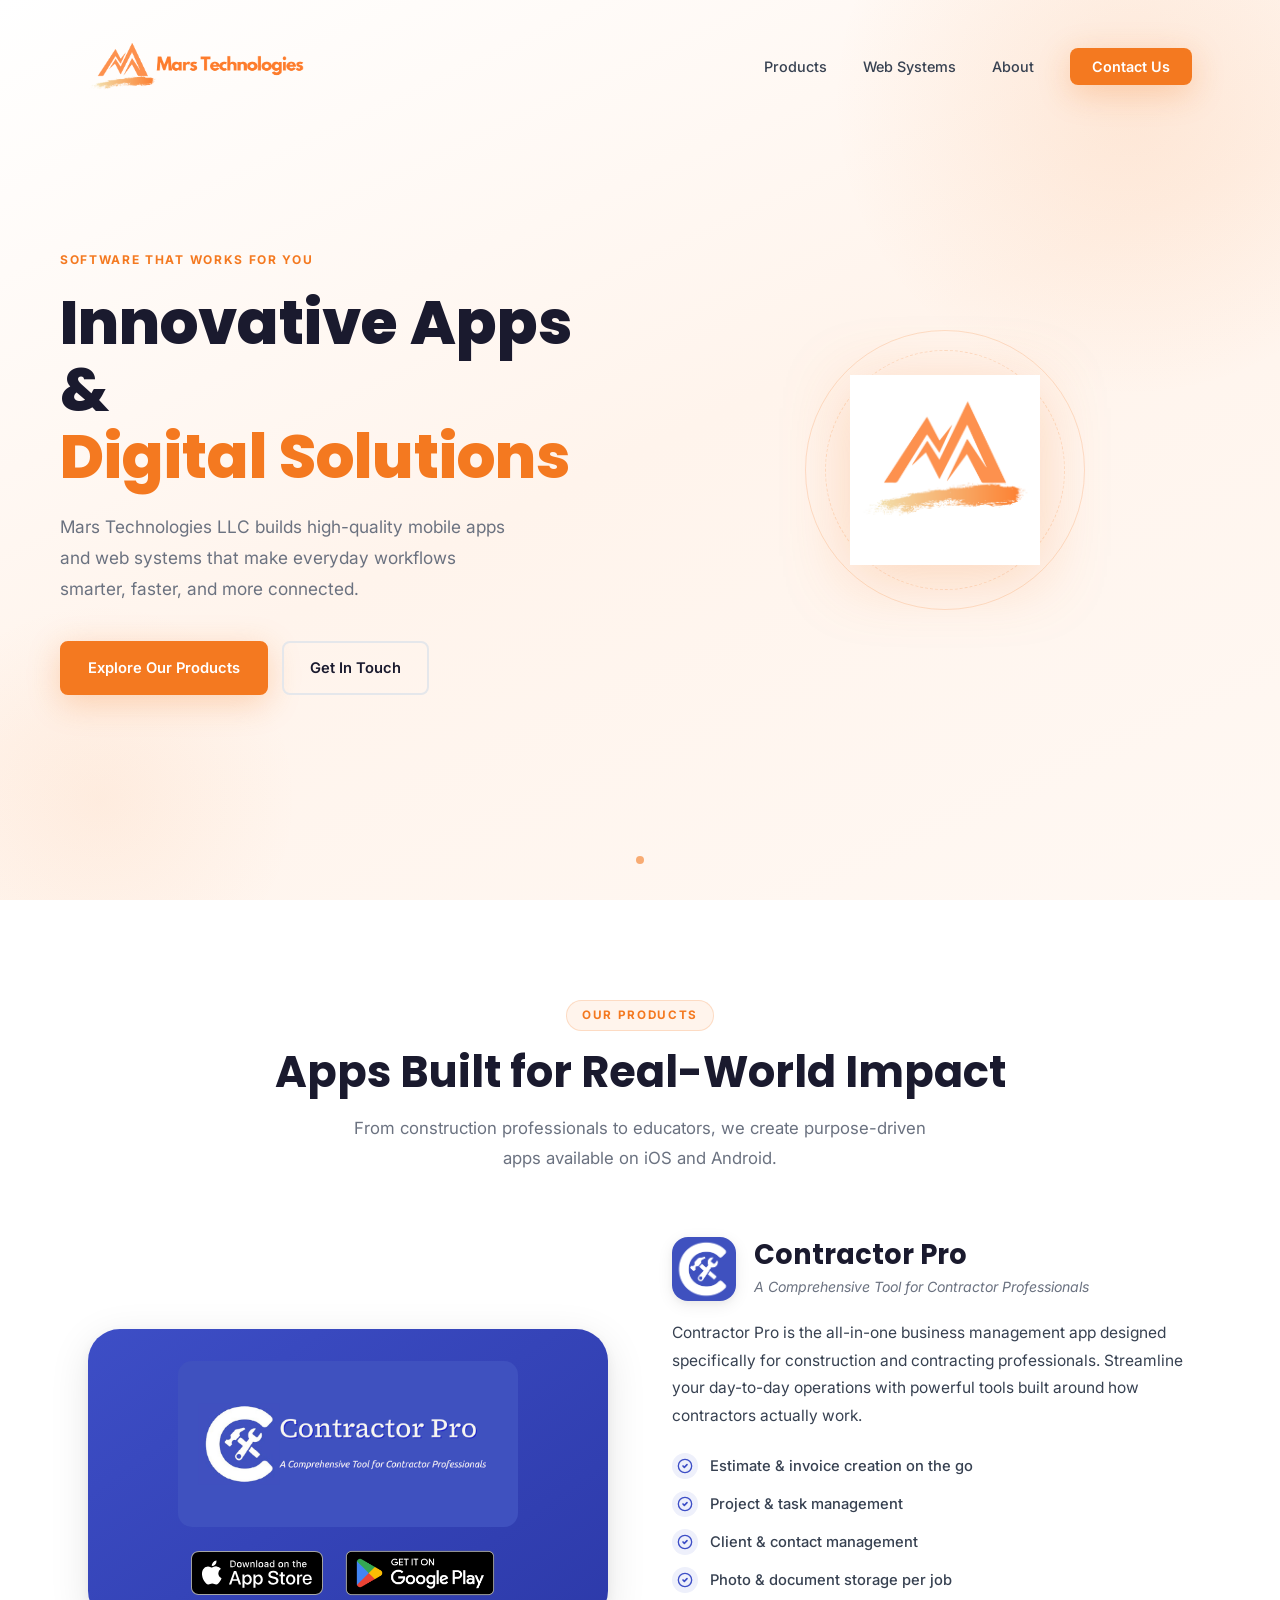
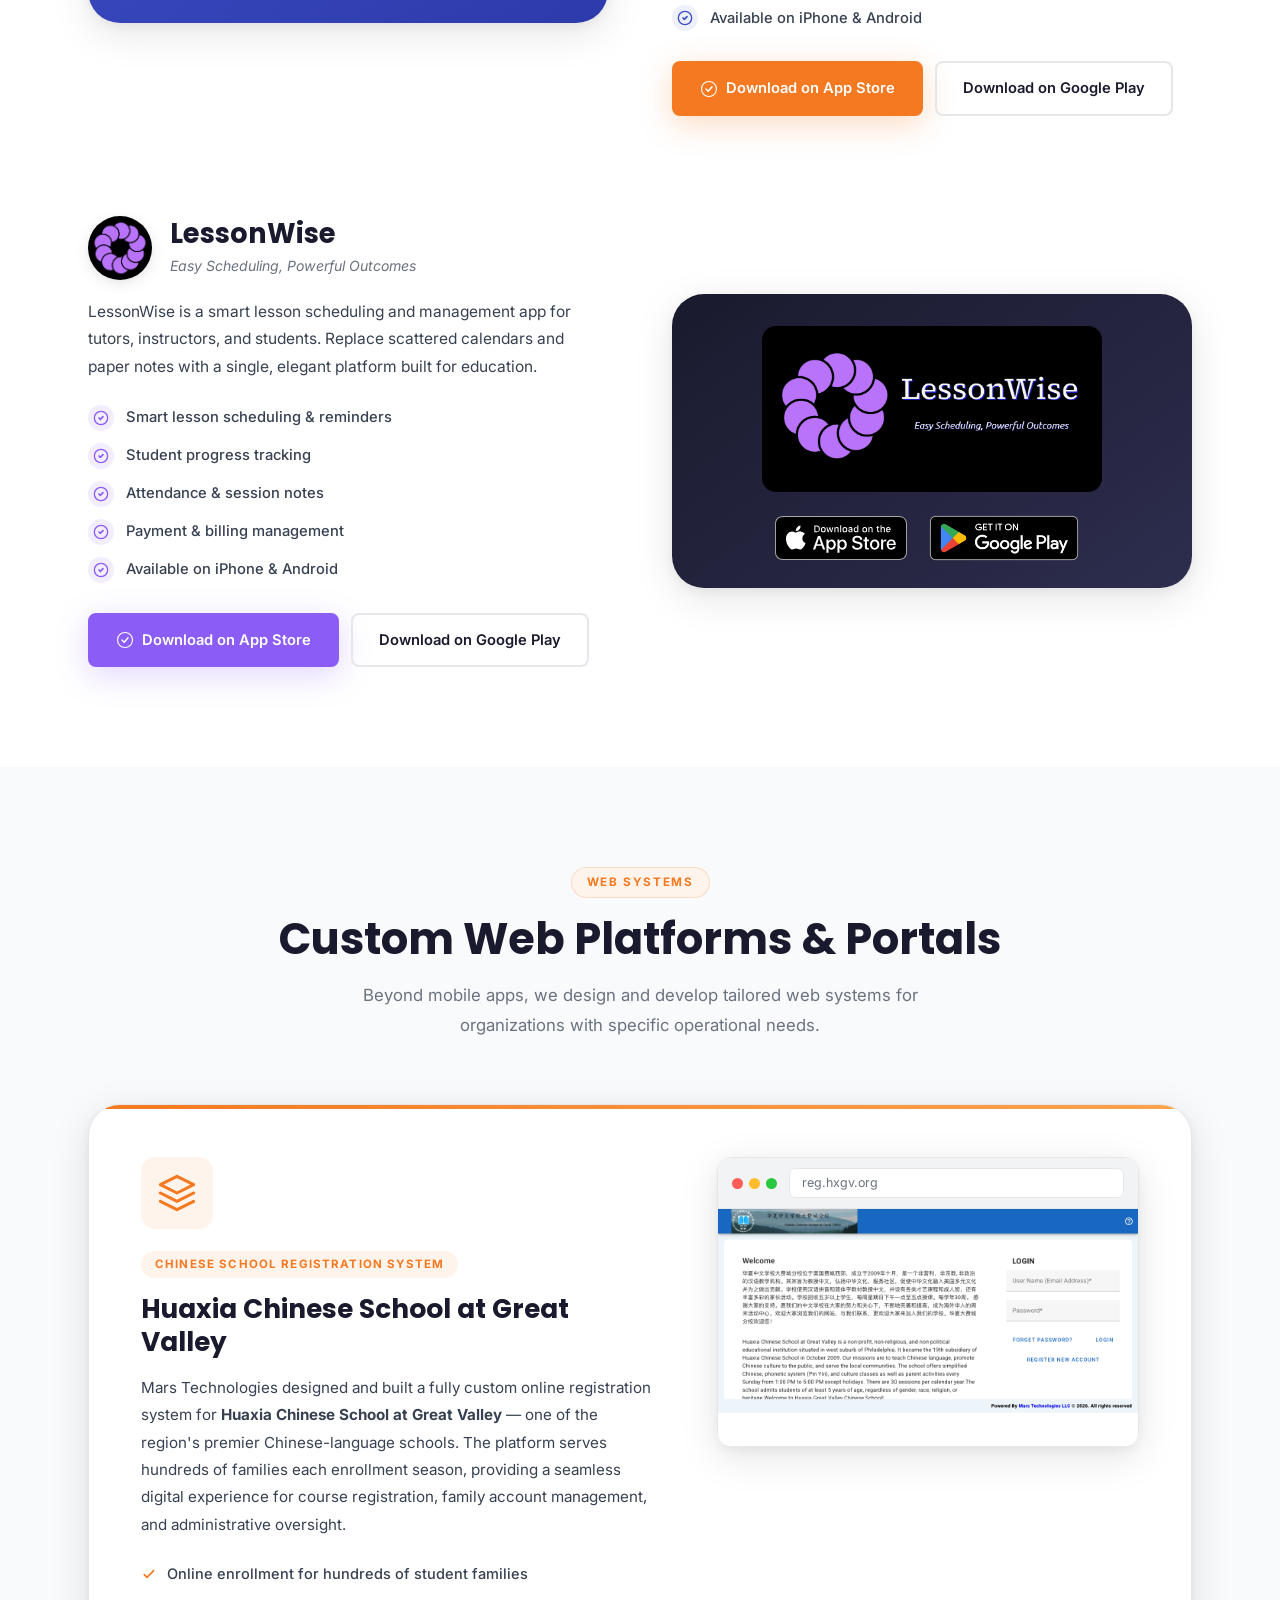
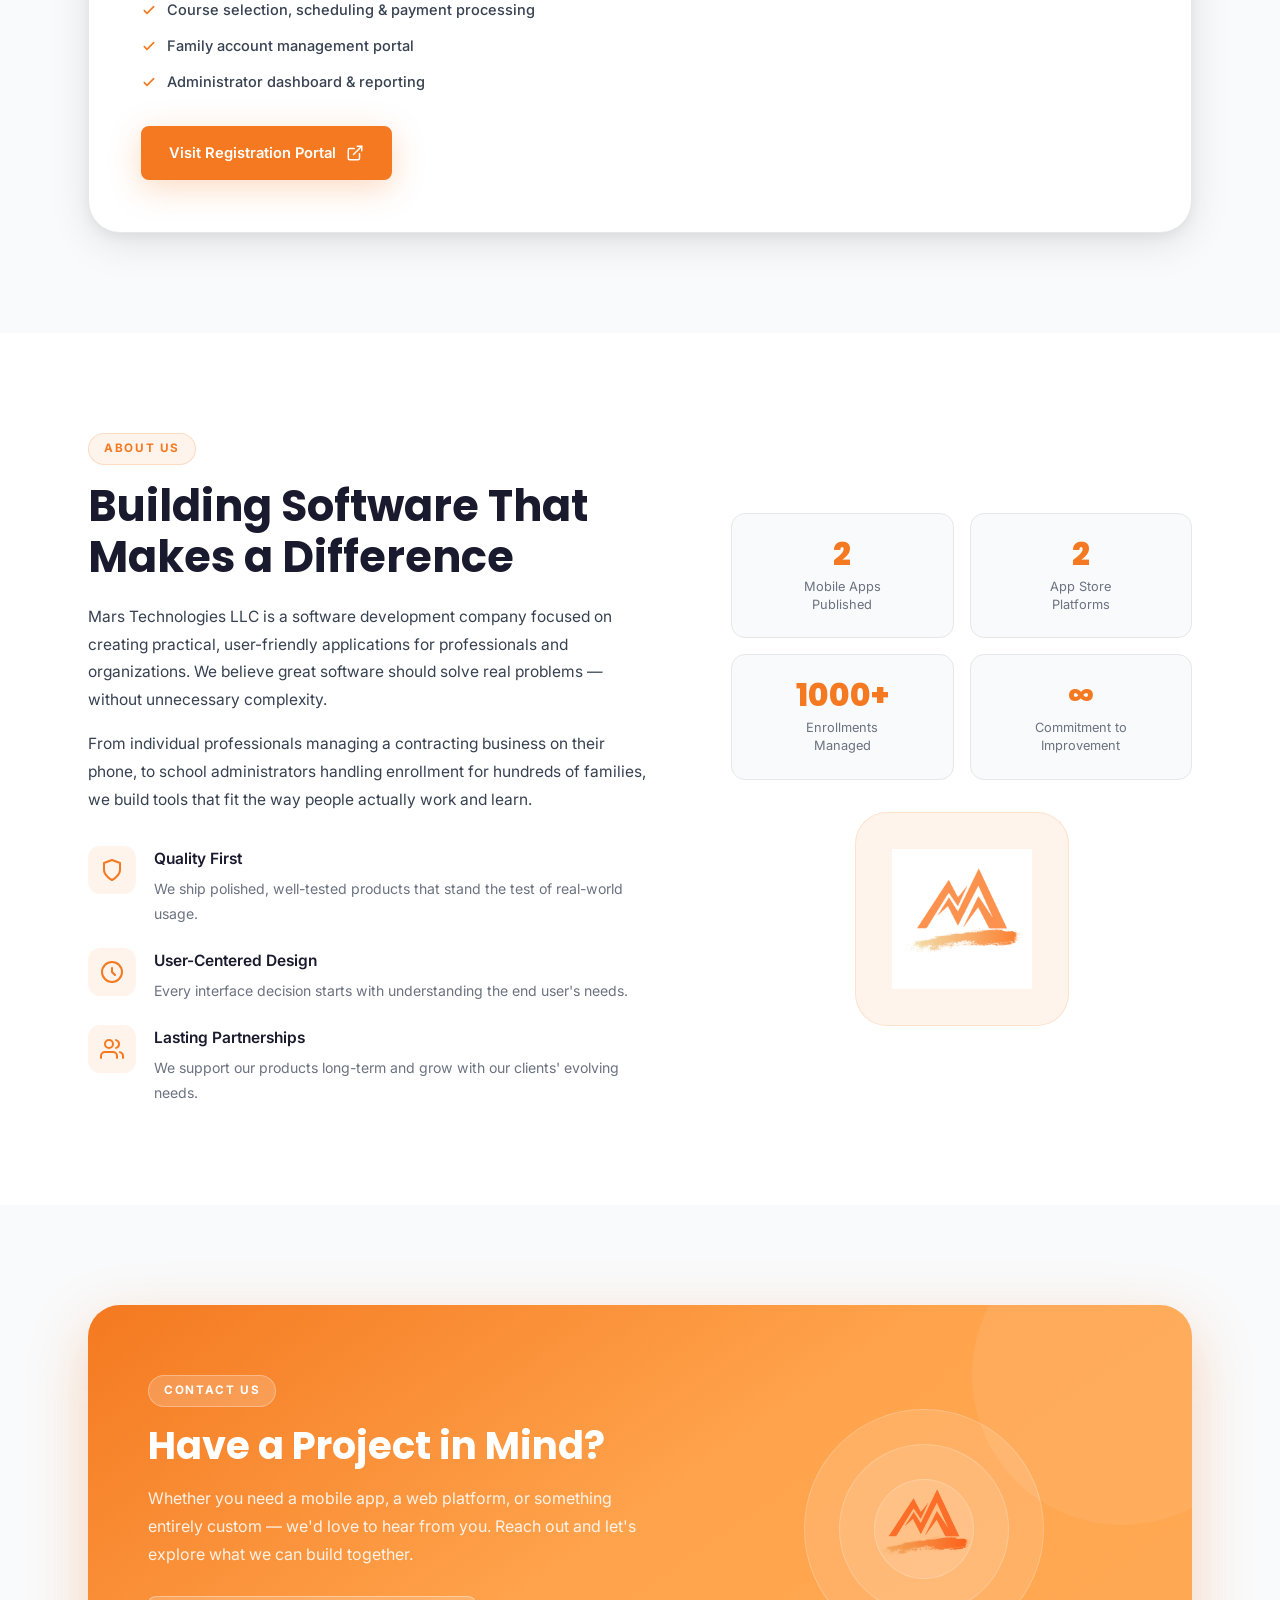
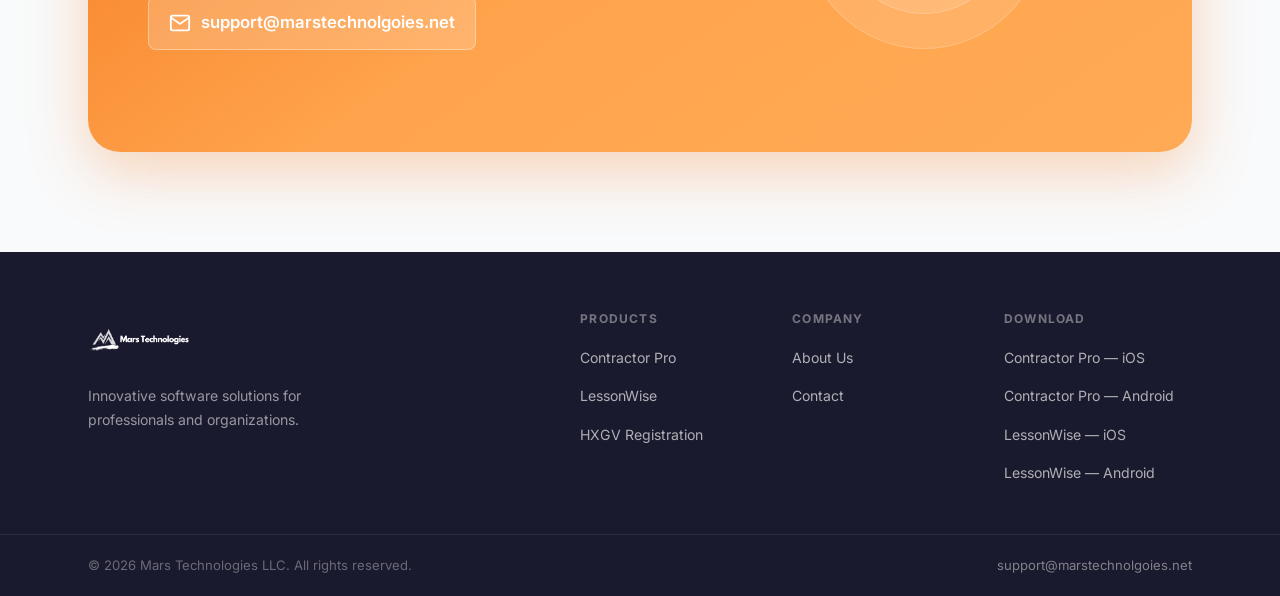
==== mars-website/index.html @ 0d5f5ba7 "Add files via upload" ====
<!DOCTYPE html>
<html lang="en">
<head>
  <meta charset="UTF-8" />
  <meta name="viewport" content="width=device-width, initial-scale=1.0" />
  <title>Mars Technologies LLC — Innovative Software Solutions</title>
  <meta name="description" content="Mars Technologies LLC builds high-quality mobile apps and web systems that make everyday workflows smarter and more efficient." />
  <meta property="og:title" content="Mars Technologies LLC" />
  <meta property="og:description" content="Innovative software solutions for professionals and educators." />
  <meta property="og:url" content="https://www.marstechnologies.net" />
  <link rel="icon" type="image/png" href="images/logo.png" />
  <link rel="preconnect" href="https://fonts.googleapis.com" />
  <link rel="preconnect" href="https://fonts.gstatic.com" crossorigin />
  <link href="https://fonts.googleapis.com/css2?family=Inter:wght@300;400;500;600;700;800&family=Poppins:wght@400;600;700;800&display=swap" rel="stylesheet" />
  <link rel="stylesheet" href="styles.css" />
</head>
<body>

  <!-- ===== NAV ===== -->
  <header class="header" id="header">
    <nav class="nav">
      <a href="#" class="nav__logo">
        <img src="images/logowithcompanyname.png" alt="Mars Technologies" class="nav__logo-img" />
      </a>
      <ul class="nav__links" id="navLinks">
        <li><a href="#products">Products</a></li>
        <li><a href="#web-systems">Web Systems</a></li>
        <li><a href="#about">About</a></li>
        <li><a href="#contact" class="nav__btn">Contact Us</a></li>
      </ul>
      <button class="nav__burger" id="burger" aria-label="Toggle menu" aria-expanded="false">
        <span></span><span></span><span></span>
      </button>
    </nav>
  </header>

  <!-- ===== HERO ===== -->
  <section class="hero" id="hero">
    <div class="hero__bg-shape hero__bg-shape--1"></div>
    <div class="hero__bg-shape hero__bg-shape--2"></div>
    <div class="hero__container">
      <div class="hero__text">
        <p class="hero__eyebrow">Software That Works For You</p>
        <h1 class="hero__heading">
          Innovative Apps &amp;<br/>
          <span class="hero__heading-accent">Digital Solutions</span>
        </h1>
        <p class="hero__sub">
          Mars Technologies LLC builds high-quality mobile apps and web systems
          that make everyday workflows smarter, faster, and more connected.
        </p>
        <div class="hero__actions">
          <a href="#products" class="btn btn--primary">Explore Our Products</a>
          <a href="#contact" class="btn btn--outline">Get In Touch</a>
        </div>
      </div>
      <div class="hero__visual">
        <div class="hero__logo-wrap">
          <img src="images/logo.png" alt="Mars Technologies Logo" class="hero__logo-img" />
          <div class="hero__logo-ring hero__logo-ring--1"></div>
          <div class="hero__logo-ring hero__logo-ring--2"></div>
        </div>
      </div>
    </div>
    <div class="hero__scroll-indicator">
      <div class="hero__scroll-dot"></div>
    </div>
  </section>

  <!-- ===== PRODUCTS ===== -->
  <section class="products" id="products">
    <div class="container">
      <div class="section-header">
        <span class="section-eyebrow">Our Products</span>
        <h2 class="section-title">Apps Built for Real-World Impact</h2>
        <p class="section-desc">From construction professionals to educators, we create purpose-driven apps available on iOS and Android.</p>
      </div>

      <!-- Contractor Pro -->
      <div class="product-block" id="contractor-pro">
        <div class="product-block__media">
          <div class="product-block__app-card product-block__app-card--blue">
            <img src="images/contractorproappdetail.png" alt="Contractor Pro App" class="product-block__detail-img" />
            <div class="product-block__store-badges">
              <a href="https://apps.apple.com/us/app/contractor-pro-app/id1626851345" target="_blank" rel="noopener" class="store-badge" aria-label="Download on the App Store">
                <img src="images/badge-appstore.svg" alt="Download on the App Store" />
              </a>
              <a href="https://play.google.com/store/apps/details?id=com.contractorpro.app&pcampaignid=web_share" target="_blank" rel="noopener" class="store-badge" aria-label="Get it on Google Play">
                <img src="images/badge-googleplay.png" alt="Get it on Google Play" />
              </a>
            </div>
          </div>
        </div>
        <div class="product-block__content">
          <div class="product-block__logo-row">
            <img src="images/contractorproapplogo.png" alt="Contractor Pro Logo" class="product-block__logo" />
            <div>
              <h3 class="product-block__name">Contractor Pro</h3>
              <p class="product-block__tagline">A Comprehensive Tool for Contractor Professionals</p>
            </div>
          </div>
          <p class="product-block__desc">
            Contractor Pro is the all-in-one business management app designed specifically for construction and contracting professionals. Streamline your day-to-day operations with powerful tools built around how contractors actually work.
          </p>
          <ul class="product-block__features">
            <li>
              <span class="feature-icon feature-icon--blue">
                <svg width="16" height="16" fill="none" viewBox="0 0 24 24"><path d="M9 12l2 2 4-4" stroke="currentColor" stroke-width="2.5" stroke-linecap="round" stroke-linejoin="round"/><circle cx="12" cy="12" r="10" stroke="currentColor" stroke-width="2"/></svg>
              </span>
              Estimate &amp; invoice creation on the go
            </li>
            <li>
              <span class="feature-icon feature-icon--blue">
                <svg width="16" height="16" fill="none" viewBox="0 0 24 24"><path d="M9 12l2 2 4-4" stroke="currentColor" stroke-width="2.5" stroke-linecap="round" stroke-linejoin="round"/><circle cx="12" cy="12" r="10" stroke="currentColor" stroke-width="2"/></svg>
              </span>
              Project &amp; task management
            </li>
            <li>
              <span class="feature-icon feature-icon--blue">
                <svg width="16" height="16" fill="none" viewBox="0 0 24 24"><path d="M9 12l2 2 4-4" stroke="currentColor" stroke-width="2.5" stroke-linecap="round" stroke-linejoin="round"/><circle cx="12" cy="12" r="10" stroke="currentColor" stroke-width="2"/></svg>
              </span>
              Client &amp; contact management
            </li>
            <li>
              <span class="feature-icon feature-icon--blue">
                <svg width="16" height="16" fill="none" viewBox="0 0 24 24"><path d="M9 12l2 2 4-4" stroke="currentColor" stroke-width="2.5" stroke-linecap="round" stroke-linejoin="round"/><circle cx="12" cy="12" r="10" stroke="currentColor" stroke-width="2"/></svg>
              </span>
              Photo &amp; document storage per job
            </li>
            <li>
              <span class="feature-icon feature-icon--blue">
                <svg width="16" height="16" fill="none" viewBox="0 0 24 24"><path d="M9 12l2 2 4-4" stroke="currentColor" stroke-width="2.5" stroke-linecap="round" stroke-linejoin="round"/><circle cx="12" cy="12" r="10" stroke="currentColor" stroke-width="2"/></svg>
              </span>
              Available on iPhone &amp; Android
            </li>
          </ul>
          <div class="product-block__cta">
            <a href="https://apps.apple.com/us/app/contractor-pro-app/id1626851345" target="_blank" rel="noopener" class="btn btn--primary">
              <svg width="18" height="18" fill="none" viewBox="0 0 24 24"><path d="M12 2a10 10 0 0 1 0 20A10 10 0 0 1 12 2z" stroke="currentColor" stroke-width="1.5"/><path d="M8 12l3 3 5-6" stroke="currentColor" stroke-width="2" stroke-linecap="round" stroke-linejoin="round"/></svg>
              Download on App Store
            </a>
            <a href="https://play.google.com/store/apps/details?id=com.contractorpro.app&pcampaignid=web_share" target="_blank" rel="noopener" class="btn btn--outline">
              Download on Google Play
            </a>
          </div>
        </div>
      </div>

      <!-- LessonWise -->
      <div class="product-block product-block--reverse" id="lessonwise">
        <div class="product-block__media">
          <div class="product-block__app-card product-block__app-card--purple">
            <img src="images/lessonwiseappdetail.png" alt="LessonWise App" class="product-block__detail-img" />
            <div class="product-block__store-badges">
              <a href="https://apps.apple.com/us/app/lessonwise/id6464081065" target="_blank" rel="noopener" class="store-badge" aria-label="Download on the App Store">
                <img src="images/badge-appstore.svg" alt="Download on the App Store" />
              </a>
              <a href="https://play.google.com/store/apps/details?id=com.lessonwise.api&pcampaignid=web_share" target="_blank" rel="noopener" class="store-badge" aria-label="Get it on Google Play">
                <img src="images/badge-googleplay.png" alt="Get it on Google Play" />
              </a>
            </div>
          </div>
        </div>
        <div class="product-block__content">
          <div class="product-block__logo-row">
            <img src="images/lessonwiseapplogo.png" alt="LessonWise Logo" class="product-block__logo product-block__logo--rounded" />
            <div>
              <h3 class="product-block__name">LessonWise</h3>
              <p class="product-block__tagline">Easy Scheduling, Powerful Outcomes</p>
            </div>
          </div>
          <p class="product-block__desc">
            LessonWise is a smart lesson scheduling and management app for tutors, instructors, and students. Replace scattered calendars and paper notes with a single, elegant platform built for education.
          </p>
          <ul class="product-block__features">
            <li>
              <span class="feature-icon feature-icon--purple">
                <svg width="16" height="16" fill="none" viewBox="0 0 24 24"><path d="M9 12l2 2 4-4" stroke="currentColor" stroke-width="2.5" stroke-linecap="round" stroke-linejoin="round"/><circle cx="12" cy="12" r="10" stroke="currentColor" stroke-width="2"/></svg>
              </span>
              Smart lesson scheduling &amp; reminders
            </li>
            <li>
              <span class="feature-icon feature-icon--purple">
                <svg width="16" height="16" fill="none" viewBox="0 0 24 24"><path d="M9 12l2 2 4-4" stroke="currentColor" stroke-width="2.5" stroke-linecap="round" stroke-linejoin="round"/><circle cx="12" cy="12" r="10" stroke="currentColor" stroke-width="2"/></svg>
              </span>
              Student progress tracking
            </li>
            <li>
              <span class="feature-icon feature-icon--purple">
                <svg width="16" height="16" fill="none" viewBox="0 0 24 24"><path d="M9 12l2 2 4-4" stroke="currentColor" stroke-width="2.5" stroke-linecap="round" stroke-linejoin="round"/><circle cx="12" cy="12" r="10" stroke="currentColor" stroke-width="2"/></svg>
              </span>
              Attendance &amp; session notes
            </li>
            <li>
              <span class="feature-icon feature-icon--purple">
                <svg width="16" height="16" fill="none" viewBox="0 0 24 24"><path d="M9 12l2 2 4-4" stroke="currentColor" stroke-width="2.5" stroke-linecap="round" stroke-linejoin="round"/><circle cx="12" cy="12" r="10" stroke="currentColor" stroke-width="2"/></svg>
              </span>
              Payment &amp; billing management
            </li>
            <li>
              <span class="feature-icon feature-icon--purple">
                <svg width="16" height="16" fill="none" viewBox="0 0 24 24"><path d="M9 12l2 2 4-4" stroke="currentColor" stroke-width="2.5" stroke-linecap="round" stroke-linejoin="round"/><circle cx="12" cy="12" r="10" stroke="currentColor" stroke-width="2"/></svg>
              </span>
              Available on iPhone &amp; Android
            </li>
          </ul>
          <div class="product-block__cta">
            <a href="https://apps.apple.com/us/app/lessonwise/id6464081065" target="_blank" rel="noopener" class="btn btn--purple">
              <svg width="18" height="18" fill="none" viewBox="0 0 24 24"><path d="M12 2a10 10 0 0 1 0 20A10 10 0 0 1 12 2z" stroke="currentColor" stroke-width="1.5"/><path d="M8 12l3 3 5-6" stroke="currentColor" stroke-width="2" stroke-linecap="round" stroke-linejoin="round"/></svg>
              Download on App Store
            </a>
            <a href="https://play.google.com/store/apps/details?id=com.lessonwise.api&pcampaignid=web_share" target="_blank" rel="noopener" class="btn btn--outline">
              Download on Google Play
            </a>
          </div>
        </div>
      </div>
    </div>
  </section>

  <!-- ===== WEB SYSTEMS ===== -->
  <section class="websystems" id="web-systems">
    <div class="container">
      <div class="section-header">
        <span class="section-eyebrow">Web Systems</span>
        <h2 class="section-title">Custom Web Platforms &amp; Portals</h2>
        <p class="section-desc">Beyond mobile apps, we design and develop tailored web systems for organizations with specific operational needs.</p>
      </div>
      <div class="websystems__card">
        <div class="websystems__card-content">
          <div class="websystems__card-icon">
            <svg width="40" height="40" fill="none" viewBox="0 0 24 24">
              <path d="M12 2L2 7l10 5 10-5-10-5z" stroke="currentColor" stroke-width="1.8" stroke-linecap="round" stroke-linejoin="round"/>
              <path d="M2 17l10 5 10-5" stroke="currentColor" stroke-width="1.8" stroke-linecap="round" stroke-linejoin="round"/>
              <path d="M2 12l10 5 10-5" stroke="currentColor" stroke-width="1.8" stroke-linecap="round" stroke-linejoin="round"/>
            </svg>
          </div>
          <div class="websystems__card-badge">Chinese School Registration System</div>
          <h3>Huaxia Chinese School at Great Valley</h3>
          <p>
            Mars Technologies designed and built a fully custom online registration system for
            <strong>Huaxia Chinese School at Great Valley</strong> — one of the region's premier Chinese-language schools.
            The platform serves hundreds of families each enrollment season, providing a seamless digital experience for
            course registration, family account management, and administrative oversight.
          </p>
          <ul class="websystems__features">
            <li>
              <svg width="16" height="16" fill="none" viewBox="0 0 24 24"><path d="M5 13l4 4L19 7" stroke="#f47920" stroke-width="2.5" stroke-linecap="round" stroke-linejoin="round"/></svg>
              Online enrollment for hundreds of student families
            </li>
            <li>
              <svg width="16" height="16" fill="none" viewBox="0 0 24 24"><path d="M5 13l4 4L19 7" stroke="#f47920" stroke-width="2.5" stroke-linecap="round" stroke-linejoin="round"/></svg>
              Course selection, scheduling &amp; payment processing
            </li>
            <li>
              <svg width="16" height="16" fill="none" viewBox="0 0 24 24"><path d="M5 13l4 4L19 7" stroke="#f47920" stroke-width="2.5" stroke-linecap="round" stroke-linejoin="round"/></svg>
              Family account management portal
            </li>
            <li>
              <svg width="16" height="16" fill="none" viewBox="0 0 24 24"><path d="M5 13l4 4L19 7" stroke="#f47920" stroke-width="2.5" stroke-linecap="round" stroke-linejoin="round"/></svg>
              Administrator dashboard &amp; reporting
            </li>
          </ul>
          <a href="https://reg.hxgv.org" target="_blank" rel="noopener" class="btn btn--primary websystems__cta">
            Visit Registration Portal
            <svg width="18" height="18" fill="none" viewBox="0 0 24 24"><path d="M18 13v6a2 2 0 0 1-2 2H5a2 2 0 0 1-2-2V8a2 2 0 0 1 2-2h6" stroke="currentColor" stroke-width="2" stroke-linecap="round"/><polyline points="15 3 21 3 21 9" stroke="currentColor" stroke-width="2" stroke-linecap="round" stroke-linejoin="round"/><line x1="10" y1="14" x2="21" y2="3" stroke="currentColor" stroke-width="2" stroke-linecap="round"/></svg>
          </a>
        </div>
        <div class="websystems__card-visual">
          <div class="websystems__browser">
            <div class="websystems__browser-bar">
              <div class="websystems__browser-dots">
                <span></span><span></span><span></span>
              </div>
              <div class="websystems__browser-url">reg.hxgv.org</div>
            </div>
            <div class="websystems__browser-body">
              <img src="images/hxgv-screenshot.png" alt="Huaxia Chinese School at Great Valley Registration Portal" class="websystems__screenshot" />
            </div>
          </div>
        </div>
      </div>
    </div>
  </section>

  <!-- ===== ABOUT ===== -->
  <section class="about" id="about">
    <div class="container about__container">
      <div class="about__content">
        <span class="section-eyebrow">About Us</span>
        <h2 class="section-title">Building Software That<br/>Makes a Difference</h2>
        <p>
          Mars Technologies LLC is a software development company focused on creating practical,
          user-friendly applications for professionals and organizations. We believe great software
          should solve real problems — without unnecessary complexity.
        </p>
        <p>
          From individual professionals managing a contracting business on their phone, to school
          administrators handling enrollment for hundreds of families, we build tools that fit the way
          people actually work and learn.
        </p>
        <div class="about__pillars">
          <div class="about__pillar">
            <div class="about__pillar-icon">
              <svg width="24" height="24" fill="none" viewBox="0 0 24 24"><path d="M12 22s8-4 8-10V5l-8-3-8 3v7c0 6 8 10 8 10z" stroke="#f47920" stroke-width="2" stroke-linecap="round" stroke-linejoin="round"/></svg>
            </div>
            <div>
              <strong>Quality First</strong>
              <p>We ship polished, well-tested products that stand the test of real-world usage.</p>
            </div>
          </div>
          <div class="about__pillar">
            <div class="about__pillar-icon">
              <svg width="24" height="24" fill="none" viewBox="0 0 24 24"><circle cx="12" cy="12" r="10" stroke="#f47920" stroke-width="2"/><path d="M12 8v4l3 3" stroke="#f47920" stroke-width="2" stroke-linecap="round"/></svg>
            </div>
            <div>
              <strong>User-Centered Design</strong>
              <p>Every interface decision starts with understanding the end user's needs.</p>
            </div>
          </div>
          <div class="about__pillar">
            <div class="about__pillar-icon">
              <svg width="24" height="24" fill="none" viewBox="0 0 24 24"><path d="M17 21v-2a4 4 0 0 0-4-4H5a4 4 0 0 0-4 4v2" stroke="#f47920" stroke-width="2" stroke-linecap="round"/><circle cx="9" cy="7" r="4" stroke="#f47920" stroke-width="2"/><path d="M23 21v-2a4 4 0 0 0-3-3.87" stroke="#f47920" stroke-width="2" stroke-linecap="round"/><path d="M16 3.13a4 4 0 0 1 0 7.75" stroke="#f47920" stroke-width="2" stroke-linecap="round"/></svg>
            </div>
            <div>
              <strong>Lasting Partnerships</strong>
              <p>We support our products long-term and grow with our clients' evolving needs.</p>
            </div>
          </div>
        </div>
      </div>
      <div class="about__stats-wrap">
        <div class="about__stats">
          <div class="about__stat">
            <span class="about__stat-num">2</span>
            <p>Mobile Apps<br/>Published</p>
          </div>
          <div class="about__stat">
            <span class="about__stat-num">2</span>
            <p>App Store<br/>Platforms</p>
          </div>
          <div class="about__stat">
            <span class="about__stat-num">1000+</span>
            <p>Enrollments<br/>Managed</p>
          </div>
          <div class="about__stat">
            <span class="about__stat-num">∞</span>
            <p>Commitment to<br/>Improvement</p>
          </div>
        </div>
        <div class="about__img-wrap">
          <img src="images/logo.png" alt="Mars Technologies" class="about__logo-large" />
        </div>
      </div>
    </div>
  </section>

  <!-- ===== CONTACT ===== -->
  <section class="contact" id="contact">
    <div class="container">
      <div class="contact__card">
        <div class="contact__info">
          <span class="section-eyebrow section-eyebrow--light">Contact Us</span>
          <h2 class="contact__title">Have a Project in Mind?</h2>
          <p>Whether you need a mobile app, a web platform, or something entirely custom — we'd love to hear from you. Reach out and let's explore what we can build together.</p>
          <a href="mailto:support@marstechnolgoies.net" class="contact__email">
            <svg width="22" height="22" fill="none" viewBox="0 0 24 24"><path d="M4 4h16c1.1 0 2 .9 2 2v12c0 1.1-.9 2-2 2H4c-1.1 0-2-.9-2-2V6c0-1.1.9-2 2-2z" stroke="currentColor" stroke-width="2"/><polyline points="22,6 12,13 2,6" stroke="currentColor" stroke-width="2"/></svg>
            support@marstechnolgoies.net
          </a>
        </div>
        <div class="contact__decoration">
          <div class="contact__deco-circle contact__deco-circle--1"></div>
          <div class="contact__deco-circle contact__deco-circle--2"></div>
          <div class="contact__deco-circle contact__deco-circle--3"></div>
          <img src="images/logo.png" alt="" class="contact__deco-logo" aria-hidden="true" />
        </div>
      </div>
    </div>
  </section>

  <!-- ===== FOOTER ===== -->
  <footer class="footer">
    <div class="container footer__container">
      <div class="footer__brand">
        <img src="images/logowithcompanyname.png" alt="Mars Technologies" class="footer__logo" />
        <p>Innovative software solutions for professionals and organizations.</p>
      </div>
      <div class="footer__links">
        <div class="footer__col">
          <h4>Products</h4>
          <ul>
            <li><a href="#contractor-pro">Contractor Pro</a></li>
            <li><a href="#lessonwise">LessonWise</a></li>
            <li><a href="https://reg.hxgv.org" target="_blank" rel="noopener">HXGV Registration</a></li>
          </ul>
        </div>
        <div class="footer__col">
          <h4>Company</h4>
          <ul>
            <li><a href="#about">About Us</a></li>
            <li><a href="#contact">Contact</a></li>
          </ul>
        </div>
        <div class="footer__col">
          <h4>Download</h4>
          <ul>
            <li><a href="https://apps.apple.com/us/app/contractor-pro-app/id1626851345" target="_blank" rel="noopener">Contractor Pro — iOS</a></li>
            <li><a href="https://play.google.com/store/apps/details?id=com.contractorpro.app&pcampaignid=web_share" target="_blank" rel="noopener">Contractor Pro — Android</a></li>
            <li><a href="https://apps.apple.com/us/app/lessonwise/id6464081065" target="_blank" rel="noopener">LessonWise — iOS</a></li>
            <li><a href="https://play.google.com/store/apps/details?id=com.lessonwise.api&pcampaignid=web_share" target="_blank" rel="noopener">LessonWise — Android</a></li>
          </ul>
        </div>
      </div>
    </div>
    <div class="footer__bottom">
      <div class="container footer__bottom-inner">
        <p>&copy; <span id="year"></span> Mars Technologies LLC. All rights reserved.</p>
        <a href="mailto:support@marstechnolgoies.net" class="footer__email">support@marstechnolgoies.net</a>
      </div>
    </div>
  </footer>

  <script src="script.js"></script>
</body>
</html>
---- mars-website/styles.css ----
/* ===========================
   RESET & BASE
=========================== */
*, *::before, *::after { box-sizing: border-box; margin: 0; padding: 0; }

:root {
  --orange:        #f47920;
  --orange-dark:   #d96310;
  --orange-light:  #ffa44d;
  --orange-pale:   #fff4ec;
  --orange-glow:   rgba(244, 121, 32, 0.15);

  --blue:          #3d4ec6;
  --blue-dark:     #2d3aaa;
  --blue-light:    #5a6de0;
  --blue-pale:     #eef0fb;

  --purple:        #8b5cf6;
  --purple-dark:   #7c3aed;
  --purple-pale:   #f3eeff;

  --text:          #1a1a2e;
  --text-2:        #374151;
  --text-muted:    #6b7280;
  --text-light:    #9ca3af;

  --bg:            #ffffff;
  --bg-2:          #f9fafb;
  --bg-3:          #f3f4f6;
  --border:        #e5e7eb;

  --radius-sm:     8px;
  --radius:        14px;
  --radius-lg:     22px;
  --radius-xl:     32px;

  --shadow-sm:     0 1px 3px rgba(0,0,0,0.08), 0 1px 2px rgba(0,0,0,0.04);
  --shadow:        0 4px 16px rgba(0,0,0,0.08), 0 2px 6px rgba(0,0,0,0.04);
  --shadow-lg:     0 10px 40px rgba(0,0,0,0.1), 0 4px 12px rgba(0,0,0,0.05);
  --shadow-orange: 0 8px 32px rgba(244,121,32,0.28);
  --shadow-blue:   0 8px 32px rgba(61,78,198,0.25);
  --shadow-purple: 0 8px 32px rgba(139,92,246,0.25);

  --transition:    0.25s cubic-bezier(0.4, 0, 0.2, 1);
}

html { scroll-behavior: smooth; font-size: 16px; }

body {
  font-family: 'Inter', sans-serif;
  background: var(--bg);
  color: var(--text);
  line-height: 1.65;
  overflow-x: hidden;
  -webkit-font-smoothing: antialiased;
}

h1, h2, h3, h4 {
  font-family: 'Poppins', sans-serif;
  line-height: 1.18;
  color: var(--text);
}

a { text-decoration: none; color: inherit; }
img { display: block; max-width: 100%; }
ul { list-style: none; }
.sr-only { position: absolute; width: 1px; height: 1px; overflow: hidden; clip: rect(0,0,0,0); }

.container {
  max-width: 1160px;
  margin: 0 auto;
  padding: 0 28px;
}

/* ===========================
   SECTION COMMON
=========================== */
.section-header { text-align: center; margin-bottom: 64px; }
.section-eyebrow {
  display: inline-block;
  font-size: 0.73rem;
  font-weight: 700;
  letter-spacing: 0.14em;
  text-transform: uppercase;
  color: var(--orange);
  background: var(--orange-pale);
  border: 1px solid rgba(244,121,32,0.2);
  border-radius: 100px;
  padding: 5px 15px;
  margin-bottom: 16px;
}
.section-eyebrow--light {
  background: rgba(255,255,255,0.18);
  border-color: rgba(255,255,255,0.3);
  color: #fff;
}
.section-title {
  font-size: clamp(1.9rem, 3.5vw, 2.7rem);
  font-weight: 700;
  margin-bottom: 16px;
}
.section-desc {
  font-size: 1.05rem;
  color: var(--text-muted);
  max-width: 580px;
  margin: 0 auto;
  line-height: 1.75;
}

/* ===========================
   BUTTONS
=========================== */
.btn {
  display: inline-flex;
  align-items: center;
  gap: 8px;
  padding: 13px 26px;
  border-radius: var(--radius-sm);
  font-size: 0.92rem;
  font-weight: 600;
  font-family: 'Inter', sans-serif;
  cursor: pointer;
  border: 2px solid transparent;
  transition: all var(--transition);
  white-space: nowrap;
  text-align: center;
}
.btn--primary {
  background: var(--orange);
  color: #fff;
  border-color: var(--orange);
  box-shadow: var(--shadow-orange);
}
.btn--primary:hover {
  background: var(--orange-dark);
  border-color: var(--orange-dark);
  transform: translateY(-2px);
  box-shadow: 0 12px 36px rgba(244,121,32,0.38);
}
.btn--outline {
  background: transparent;
  color: var(--text);
  border-color: var(--border);
}
.btn--outline:hover {
  border-color: var(--orange);
  color: var(--orange);
  transform: translateY(-2px);
}
.btn--purple {
  background: var(--purple);
  color: #fff;
  border-color: var(--purple);
  box-shadow: var(--shadow-purple);
}
.btn--purple:hover {
  background: var(--purple-dark);
  border-color: var(--purple-dark);
  transform: translateY(-2px);
  box-shadow: 0 12px 36px rgba(139,92,246,0.38);
}

/* ===========================
   HEADER / NAV
=========================== */
.header {
  position: fixed;
  top: 0; left: 0; right: 0;
  z-index: 100;
  background: rgba(255,255,255,0);
  transition: background 0.3s, box-shadow 0.3s, padding 0.3s;
  padding: 6px 0;
}
.header.scrolled {
  background: rgba(255,255,255,0.96);
  backdrop-filter: blur(16px);
  -webkit-backdrop-filter: blur(16px);
  box-shadow: 0 1px 0 var(--border), var(--shadow-sm);
}
.nav {
  max-width: 1160px;
  margin: 0 auto;
  padding: 0 28px;
  display: flex;
  align-items: center;
  justify-content: space-between;
}
.nav__logo-img {
  height: 120px;
  width: auto;
  max-width: 380px;
  object-fit: contain;
}
.nav__links {
  display: flex;
  align-items: center;
  gap: 36px;
}
.nav__links a {
  font-size: 0.9rem;
  font-weight: 500;
  color: var(--text-2);
  transition: color var(--transition);
}
.nav__links a:hover { color: var(--orange); }
.nav__btn {
  background: var(--orange) !important;
  color: #fff !important;
  padding: 10px 22px;
  border-radius: var(--radius-sm);
  box-shadow: var(--shadow-orange);
  font-weight: 600 !important;
}
.nav__btn:hover {
  background: var(--orange-dark) !important;
  color: #fff !important;
  transform: translateY(-1px);
}
.nav__burger {
  display: none;
  flex-direction: column;
  gap: 5px;
  background: none;
  border: none;
  cursor: pointer;
  padding: 6px;
  border-radius: 8px;
}
.nav__burger span {
  display: block;
  width: 24px; height: 2px;
  background: var(--text);
  border-radius: 2px;
  transition: var(--transition);
}

/* ===========================
   HERO
=========================== */
.hero {
  position: relative;
  min-height: 100vh;
  display: flex;
  flex-direction: column;
  justify-content: center;
  overflow: hidden;
  background: linear-gradient(155deg, #fff 0%, var(--orange-pale) 50%, #fff8f3 100%);
  padding: 120px 28px 80px;
}
.hero__bg-shape {
  position: absolute;
  border-radius: 50%;
  pointer-events: none;
}
.hero__bg-shape--1 {
  width: 600px; height: 600px;
  top: -200px; right: -150px;
  background: radial-gradient(circle, rgba(244,121,32,0.12) 0%, transparent 70%);
}
.hero__bg-shape--2 {
  width: 400px; height: 400px;
  bottom: -100px; left: -100px;
  background: radial-gradient(circle, rgba(244,121,32,0.07) 0%, transparent 70%);
}
.hero__container {
  position: relative;
  z-index: 2;
  max-width: 1160px;
  margin: 0 auto;
  width: 100%;
  display: grid;
  grid-template-columns: 1fr 1fr;
  gap: 60px;
  align-items: center;
}
.hero__eyebrow {
  display: inline-block;
  font-size: 0.75rem;
  font-weight: 700;
  letter-spacing: 0.14em;
  text-transform: uppercase;
  color: var(--orange);
  margin-bottom: 20px;
}
.hero__heading {
  font-size: clamp(2.6rem, 5vw, 3.8rem);
  font-weight: 800;
  line-height: 1.1;
  margin-bottom: 22px;
  color: var(--text);
}
.hero__heading-accent {
  color: var(--orange);
}
.hero__sub {
  font-size: 1.08rem;
  color: var(--text-muted);
  line-height: 1.78;
  margin-bottom: 36px;
  max-width: 460px;
}
.hero__actions {
  display: flex;
  gap: 14px;
  flex-wrap: wrap;
}
.hero__visual {
  display: flex;
  justify-content: center;
  align-items: center;
}
.hero__logo-wrap {
  position: relative;
  width: 280px; height: 280px;
  display: flex;
  align-items: center;
  justify-content: center;
}
.hero__logo-img {
  width: 190px;
  height: 190px;
  object-fit: contain;
  position: relative;
  z-index: 2;
  animation: floatLogo 5s ease-in-out infinite;
  filter: drop-shadow(0 12px 32px rgba(244,121,32,0.25));
}
@keyframes floatLogo {
  0%, 100% { transform: translateY(0); }
  50%       { transform: translateY(-14px); }
}
.hero__logo-ring {
  position: absolute;
  border-radius: 50%;
  border: 1.5px solid rgba(244,121,32,0.2);
}
.hero__logo-ring--1 {
  inset: 0;
  animation: spinRing 12s linear infinite;
}
.hero__logo-ring--2 {
  inset: 20px;
  animation: spinRing 18s linear infinite reverse;
  border-style: dashed;
}
@keyframes spinRing {
  from { transform: rotate(0deg); }
  to   { transform: rotate(360deg); }
}
.hero__scroll-indicator {
  position: absolute;
  bottom: 36px;
  left: 50%;
  transform: translateX(-50%);
  z-index: 2;
}
.hero__scroll-dot {
  width: 8px; height: 8px;
  border-radius: 50%;
  background: var(--orange);
  margin: 0 auto;
  animation: scrollBounce 1.8s ease-in-out infinite;
  opacity: 0.6;
}
@keyframes scrollBounce {
  0%, 100% { transform: translateY(0); opacity: 0.6; }
  50%       { transform: translateY(8px); opacity: 1; }
}

/* ===========================
   PRODUCTS
=========================== */
.products {
  padding: 100px 0;
  background: var(--bg);
}
.product-block {
  display: grid;
  grid-template-columns: 1fr 1fr;
  gap: 64px;
  align-items: center;
  margin-bottom: 100px;
}
.product-block:last-child { margin-bottom: 0; }
.product-block--reverse { direction: rtl; }
.product-block--reverse > * { direction: ltr; }

/* App Card */
.product-block__app-card {
  border-radius: var(--radius-xl);
  overflow: hidden;
  box-shadow: var(--shadow-lg);
  display: flex;
  flex-direction: column;
  align-items: center;
  padding: 32px 28px 28px;
  gap: 24px;
  position: relative;
}
.product-block__app-card--blue {
  background: linear-gradient(145deg, #3d4ec6, #2d3aaa);
}
.product-block__app-card--purple {
  background: linear-gradient(145deg, #1a1a2e, #2d2d4e);
}
.product-block__detail-img {
  width: 100%;
  max-width: 340px;
  border-radius: var(--radius);
  object-fit: cover;
}
.product-block__store-badges {
  display: flex;
  gap: 12px;
  flex-wrap: wrap;
  justify-content: center;
}
.store-badge {
  display: block;
  transition: transform var(--transition), opacity var(--transition);
}
.store-badge img {
  height: 44px;
  width: auto;
  display: block;
}
.store-badge img[src$="badge-googleplay.png"] {
  height: 66px;
  margin: -11px 0;
}
.store-badge:hover { transform: translateY(-2px); opacity: 0.9; }

/* Product Content */
.product-block__logo-row {
  display: flex;
  align-items: center;
  gap: 18px;
  margin-bottom: 18px;
}
.product-block__logo {
  width: 64px;
  height: 64px;
  object-fit: cover;
  border-radius: 16px;
  box-shadow: var(--shadow);
  flex-shrink: 0;
}
.product-block__logo--rounded {
  border-radius: 50%;
}
.product-block__name {
  font-size: 1.7rem;
  font-weight: 700;
  margin-bottom: 4px;
}
.product-block__tagline {
  font-size: 0.88rem;
  color: var(--text-muted);
  font-style: italic;
}
.product-block__desc {
  font-size: 0.97rem;
  color: var(--text-2);
  line-height: 1.78;
  margin-bottom: 24px;
}
.product-block__features {
  display: flex;
  flex-direction: column;
  gap: 12px;
  margin-bottom: 30px;
}
.product-block__features li {
  display: flex;
  align-items: center;
  gap: 12px;
  font-size: 0.92rem;
  color: var(--text-2);
  font-weight: 500;
}
.feature-icon {
  width: 26px;
  height: 26px;
  border-radius: 50%;
  display: flex;
  align-items: center;
  justify-content: center;
  flex-shrink: 0;
}
.feature-icon--blue {
  background: var(--blue-pale);
  color: var(--blue);
}
.feature-icon--purple {
  background: var(--purple-pale);
  color: var(--purple);
}
.product-block__cta {
  display: flex;
  gap: 12px;
  flex-wrap: wrap;
}

/* ===========================
   WEB SYSTEMS
=========================== */
.websystems {
  padding: 100px 0;
  background: var(--bg-2);
}
.websystems__card {
  background: #fff;
  border: 1px solid var(--border);
  border-radius: var(--radius-xl);
  padding: 52px 52px 52px 52px;
  display: grid;
  grid-template-columns: 1.1fr 0.9fr;
  gap: 60px;
  align-items: start;
  box-shadow: var(--shadow-lg);
  position: relative;
  overflow: hidden;
}
.websystems__card::before {
  content: '';
  position: absolute;
  top: 0; left: 0; right: 0;
  height: 4px;
  background: linear-gradient(90deg, var(--orange), var(--orange-light));
  border-radius: var(--radius-xl) var(--radius-xl) 0 0;
}
.websystems__card-icon {
  width: 72px; height: 72px;
  background: var(--orange-pale);
  border-radius: var(--radius);
  display: flex;
  align-items: center;
  justify-content: center;
  color: var(--orange);
  margin-bottom: 20px;
}
.websystems__card-badge {
  display: inline-block;
  font-size: 0.72rem;
  font-weight: 700;
  letter-spacing: 0.1em;
  text-transform: uppercase;
  color: var(--orange);
  background: var(--orange-pale);
  border-radius: 100px;
  padding: 4px 14px;
  margin-bottom: 14px;
}
.websystems__card-content h3 {
  font-size: 1.65rem;
  font-weight: 700;
  margin-bottom: 16px;
  line-height: 1.25;
}
.websystems__card-content p {
  font-size: 0.95rem;
  color: var(--text-2);
  line-height: 1.8;
  margin-bottom: 24px;
}
.websystems__features {
  display: flex;
  flex-direction: column;
  gap: 12px;
  margin-bottom: 32px;
}
.websystems__features li {
  display: flex;
  align-items: center;
  gap: 10px;
  font-size: 0.91rem;
  color: var(--text-2);
  font-weight: 500;
}
.websystems__cta { gap: 10px; }

/* Browser mockup */
.websystems__browser {
  border-radius: var(--radius);
  overflow: hidden;
  box-shadow: var(--shadow-lg);
  border: 1px solid var(--border);
}
.websystems__browser-bar {
  background: #f1f3f4;
  padding: 10px 14px;
  display: flex;
  align-items: center;
  gap: 12px;
  border-bottom: 1px solid var(--border);
}
.websystems__browser-dots {
  display: flex;
  gap: 6px;
}
.websystems__browser-dots span {
  width: 11px; height: 11px;
  border-radius: 50%;
}
.websystems__browser-dots span:nth-child(1) { background: #ff5f57; }
.websystems__browser-dots span:nth-child(2) { background: #ffbd2e; }
.websystems__browser-dots span:nth-child(3) { background: #28c840; }
.websystems__browser-url {
  flex: 1;
  background: #fff;
  border-radius: 6px;
  padding: 4px 12px;
  font-size: 0.78rem;
  color: var(--text-muted);
  border: 1px solid var(--border);
  font-family: 'Inter', monospace;
}
.websystems__browser-body { background: #fff; overflow: hidden; }
.websystems__screenshot {
  width: 100%;
  display: block;
  height: auto;
}

/* ===========================
   ABOUT
=========================== */
.about {
  padding: 100px 0;
  background: var(--bg);
}
.about__container {
  display: grid;
  grid-template-columns: 1.1fr 0.9fr;
  gap: 80px;
  align-items: center;
}
.about__content .section-eyebrow { margin-bottom: 16px; }
.about__content .section-title { text-align: left; margin-bottom: 20px; }
.about__content p {
  font-size: 0.97rem;
  color: var(--text-2);
  line-height: 1.8;
  margin-bottom: 16px;
}
.about__pillars {
  display: flex;
  flex-direction: column;
  gap: 22px;
  margin-top: 32px;
}
.about__pillar {
  display: flex;
  gap: 18px;
  align-items: flex-start;
}
.about__pillar-icon {
  width: 48px; height: 48px;
  background: var(--orange-pale);
  border-radius: 12px;
  display: flex;
  align-items: center;
  justify-content: center;
  flex-shrink: 0;
}
.about__pillar strong {
  display: block;
  font-size: 0.97rem;
  font-weight: 600;
  margin-bottom: 4px;
  color: var(--text);
}
.about__pillar p { color: var(--text-muted); font-size: 0.88rem; margin: 0; }

.about__stats-wrap {
  display: flex;
  flex-direction: column;
  gap: 32px;
  align-items: center;
}
.about__stats {
  display: grid;
  grid-template-columns: 1fr 1fr;
  gap: 16px;
  width: 100%;
}
.about__stat {
  background: var(--bg-2);
  border: 1px solid var(--border);
  border-radius: var(--radius);
  padding: 24px 20px;
  text-align: center;
  transition: border-color var(--transition), box-shadow var(--transition);
}
.about__stat:hover {
  border-color: rgba(244,121,32,0.3);
  box-shadow: 0 4px 20px var(--orange-glow);
}
.about__stat-num {
  display: block;
  font-family: 'Poppins', sans-serif;
  font-size: 2rem;
  font-weight: 800;
  color: var(--orange);
  line-height: 1;
  margin-bottom: 8px;
}
.about__stat p { font-size: 0.8rem; color: var(--text-muted); line-height: 1.4; }
.about__img-wrap {
  background: var(--orange-pale);
  border-radius: var(--radius-xl);
  padding: 36px;
  display: flex;
  align-items: center;
  justify-content: center;
  border: 1px solid rgba(244,121,32,0.15);
}
.about__logo-large {
  width: 140px;
  height: 140px;
  object-fit: contain;
}

/* ===========================
   CONTACT
=========================== */
.contact {
  padding: 100px 0;
  background: var(--bg-2);
}
.contact__card {
  background: linear-gradient(145deg, var(--orange), var(--orange-light), #ffaa55);
  border-radius: var(--radius-xl);
  padding: 70px 60px;
  display: grid;
  grid-template-columns: 1.1fr 0.9fr;
  gap: 60px;
  align-items: center;
  box-shadow: 0 20px 60px rgba(244,121,32,0.3);
  position: relative;
  overflow: hidden;
}
.contact__card::after {
  content: '';
  position: absolute;
  top: -80px; right: -80px;
  width: 300px; height: 300px;
  border-radius: 50%;
  background: rgba(255,255,255,0.07);
  pointer-events: none;
}
.contact__title {
  font-size: clamp(1.8rem, 3vw, 2.4rem);
  font-weight: 700;
  color: #fff;
  margin-bottom: 16px;
}
.contact__info > p {
  color: rgba(255,255,255,0.88);
  font-size: 1rem;
  line-height: 1.75;
  margin-bottom: 28px;
}
.contact__email {
  display: inline-flex;
  align-items: center;
  gap: 10px;
  color: #fff;
  font-weight: 600;
  font-size: 1.05rem;
  background: rgba(255,255,255,0.18);
  border: 1.5px solid rgba(255,255,255,0.35);
  border-radius: var(--radius-sm);
  padding: 12px 20px;
  transition: all var(--transition);
  margin-bottom: 32px;
  word-break: break-all;
}
.contact__email:hover {
  background: rgba(255,255,255,0.28);
  transform: translateY(-2px);
}
.contact__apps-label {
  font-size: 0.75rem;
  font-weight: 700;
  letter-spacing: 0.1em;
  text-transform: uppercase;
  color: rgba(255,255,255,0.7);
  margin-bottom: 14px;
}
.contact__app-links {
  display: flex;
  gap: 12px;
  flex-wrap: wrap;
}
.contact__app-link {
  display: flex;
  align-items: center;
  gap: 10px;
  background: rgba(255,255,255,0.18);
  border: 1.5px solid rgba(255,255,255,0.3);
  border-radius: 10px;
  padding: 10px 16px;
  color: #fff;
  font-size: 0.88rem;
  font-weight: 600;
  transition: all var(--transition);
}
.contact__app-link:hover {
  background: rgba(255,255,255,0.3);
  transform: translateY(-2px);
}
.contact__app-link img {
  width: 32px; height: 32px;
  border-radius: 8px;
  object-fit: cover;
}
.contact__decoration {
  position: relative;
  height: 280px;
  display: flex;
  align-items: center;
  justify-content: center;
}
.contact__deco-circle {
  position: absolute;
  border-radius: 50%;
  background: rgba(255,255,255,0.12);
  border: 1px solid rgba(255,255,255,0.2);
}
.contact__deco-circle--1 { width: 240px; height: 240px; }
.contact__deco-circle--2 { width: 170px; height: 170px; }
.contact__deco-circle--3 { width: 100px; height: 100px; }
.contact__deco-logo {
  width: 110px;
  height: 110px;
  object-fit: contain;
  mix-blend-mode: multiply;
  position: relative;
  z-index: 2;
  animation: floatLogo 5s ease-in-out infinite;
}

/* ===========================
   FOOTER
=========================== */
.footer {
  background: var(--text);
}
.footer__container {
  max-width: 1160px;
  margin: 0 auto;
  padding: 60px 28px 48px;
  display: grid;
  grid-template-columns: 1.4fr 2fr;
  gap: 64px;
}
.footer__logo {
  height: 56px;
  width: auto;
  object-fit: contain;
  filter: brightness(10);
  margin-bottom: 16px;
}
.footer__brand p {
  font-size: 0.88rem;
  color: rgba(255,255,255,0.55);
  line-height: 1.7;
  max-width: 260px;
}
.footer__links {
  display: grid;
  grid-template-columns: repeat(3, 1fr);
  gap: 24px;
}
.footer__col h4 {
  font-family: 'Inter', sans-serif;
  font-size: 0.75rem;
  font-weight: 700;
  letter-spacing: 0.1em;
  text-transform: uppercase;
  color: rgba(255,255,255,0.4);
  margin-bottom: 18px;
}
.footer__col ul { display: flex; flex-direction: column; gap: 12px; }
.footer__col a {
  font-size: 0.88rem;
  color: rgba(255,255,255,0.65);
  transition: color var(--transition);
}
.footer__col a:hover { color: var(--orange-light); }
.footer__bottom {
  border-top: 1px solid rgba(255,255,255,0.08);
}
.footer__bottom-inner {
  max-width: 1160px;
  margin: 0 auto;
  padding: 20px 28px;
  display: flex;
  justify-content: space-between;
  align-items: center;
  flex-wrap: wrap;
  gap: 8px;
}
.footer__bottom p { font-size: 0.82rem; color: rgba(255,255,255,0.35); }
.footer__email {
  font-size: 0.82rem;
  color: rgba(255,255,255,0.45);
  transition: color var(--transition);
}
.footer__email:hover { color: var(--orange-light); }

/* ===========================
   RESPONSIVE
=========================== */
@media (max-width: 1024px) {
  .hero__container { grid-template-columns: 1fr; text-align: center; }
  .hero__sub { margin: 0 auto 36px; }
  .hero__actions { justify-content: center; }
  .hero__visual { display: none; }

  .product-block { grid-template-columns: 1fr; gap: 40px; }
  .product-block--reverse { direction: ltr; }

  .websystems__card { grid-template-columns: 1fr; }
  .websystems__card-visual { display: none; }

  .about__container { grid-template-columns: 1fr; gap: 48px; }
  .about__stats-wrap { flex-direction: row; flex-wrap: wrap; justify-content: flex-start; }
  .about__stats { width: auto; flex-grow: 1; }

  .contact__card { grid-template-columns: 1fr; }
  .contact__decoration { display: none; }

  .footer__container { grid-template-columns: 1fr; gap: 40px; }
  .footer__links { grid-template-columns: repeat(2, 1fr); }
}

@media (max-width: 768px) {
  .nav__links { display: none; }
  .nav__links.open {
    display: flex;
    flex-direction: column;
    position: fixed;
    inset: 68px 0 0;
    background: rgba(255,255,255,0.98);
    backdrop-filter: blur(16px);
    padding: 28px 24px;
    gap: 6px;
    z-index: 99;
    box-shadow: var(--shadow-lg);
    border-top: 1px solid var(--border);
  }
  .nav__links.open li { border-bottom: 1px solid var(--border); padding-bottom: 12px; }
  .nav__links.open a { font-size: 1.05rem; color: var(--text); display: block; padding: 4px 0; }
  .nav__btn {
    background: var(--orange) !important;
    display: inline-block !important;
    border-radius: 8px !important;
    padding: 10px 20px !important;
  }
  .nav__burger { display: flex; }

  .section-header { margin-bottom: 44px; }
  .products { padding: 70px 0; }
  .websystems { padding: 70px 0; }
  .about { padding: 70px 0; }
  .contact { padding: 70px 0; }

  .websystems__card { padding: 32px 28px; }
  .contact__card { padding: 44px 28px; }
  .footer__links { grid-template-columns: 1fr; }
  .footer__bottom-inner { flex-direction: column; text-align: center; }

  .product-block__app-card { padding: 24px 18px 20px; }
  .about__stats { grid-template-columns: repeat(2, 1fr); }
}

@media (max-width: 480px) {
  .hero { padding: 110px 20px 70px; }
  .btn { padding: 12px 20px; font-size: 0.88rem; }
  .product-block__cta { flex-direction: column; }
  .about__stats { grid-template-columns: 1fr 1fr; }
  .contact__app-links { flex-direction: column; }
  .websystems__card { padding: 28px 20px; }
}
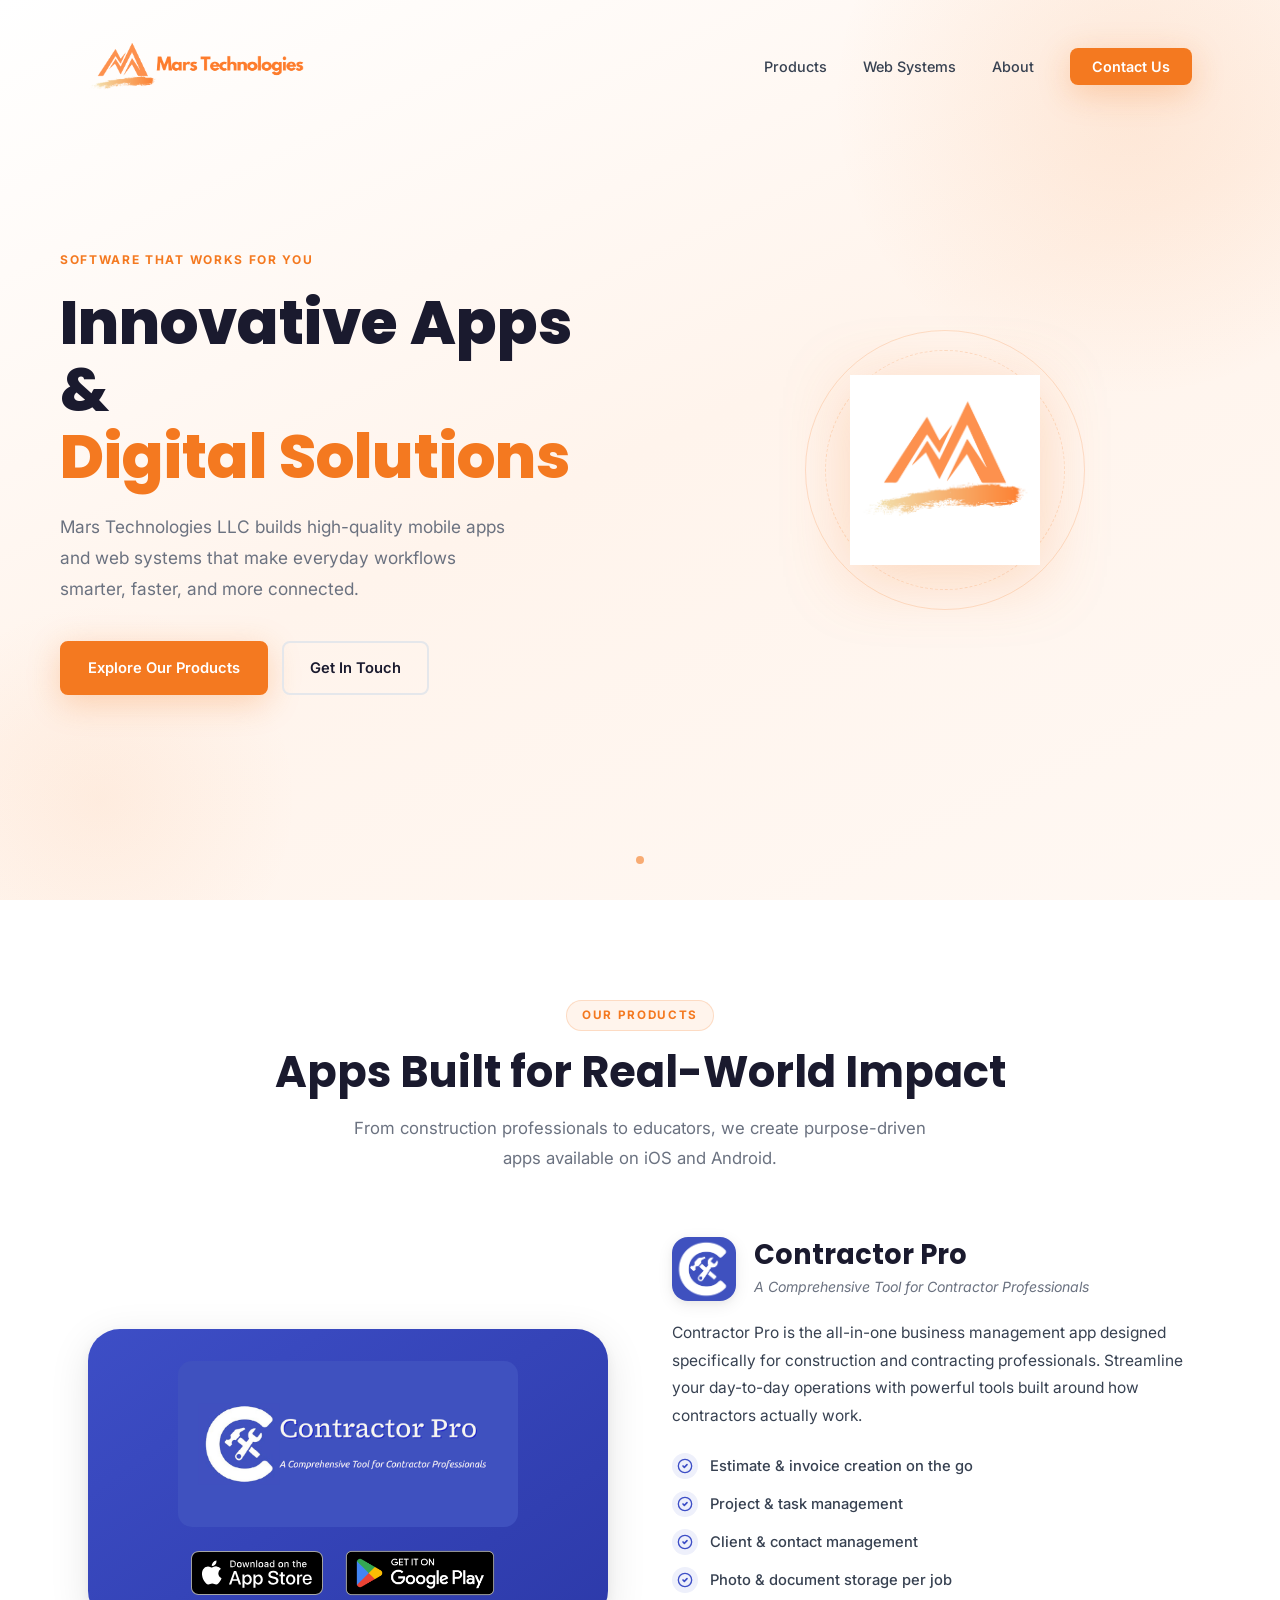
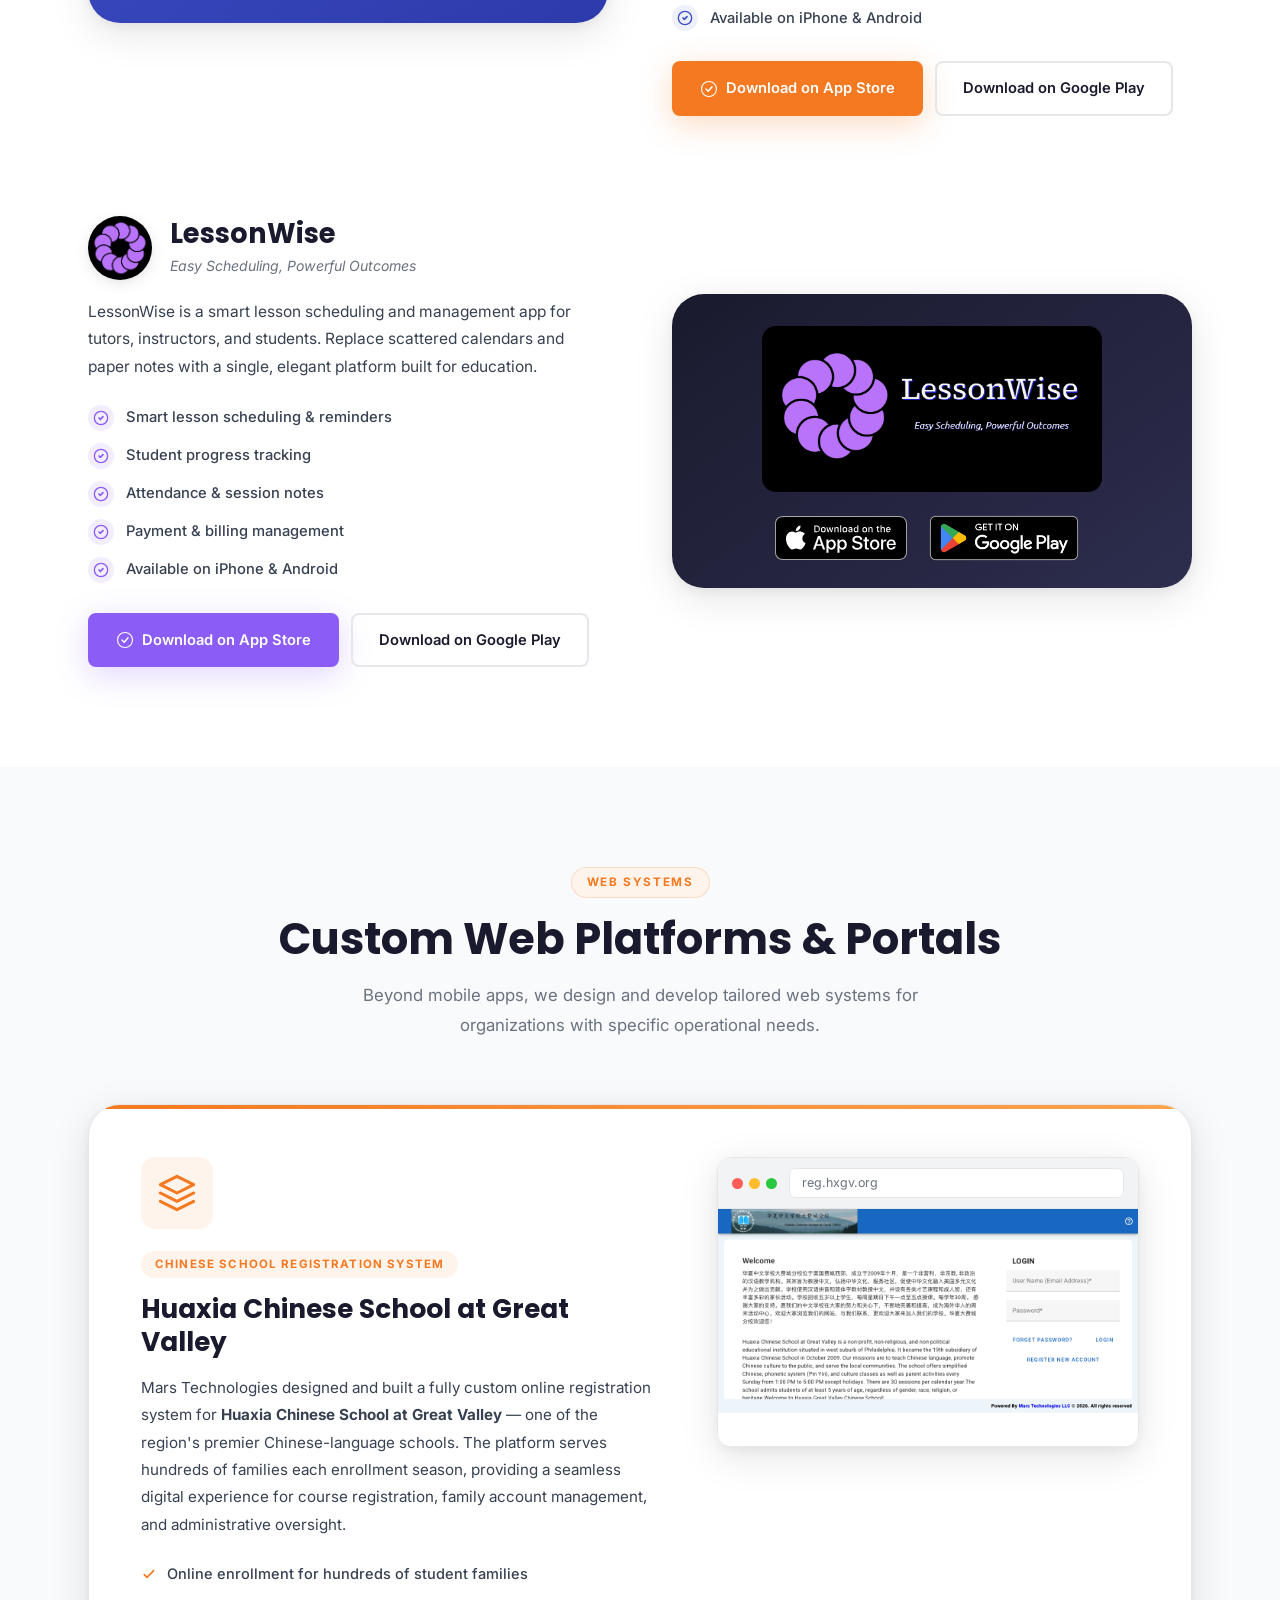
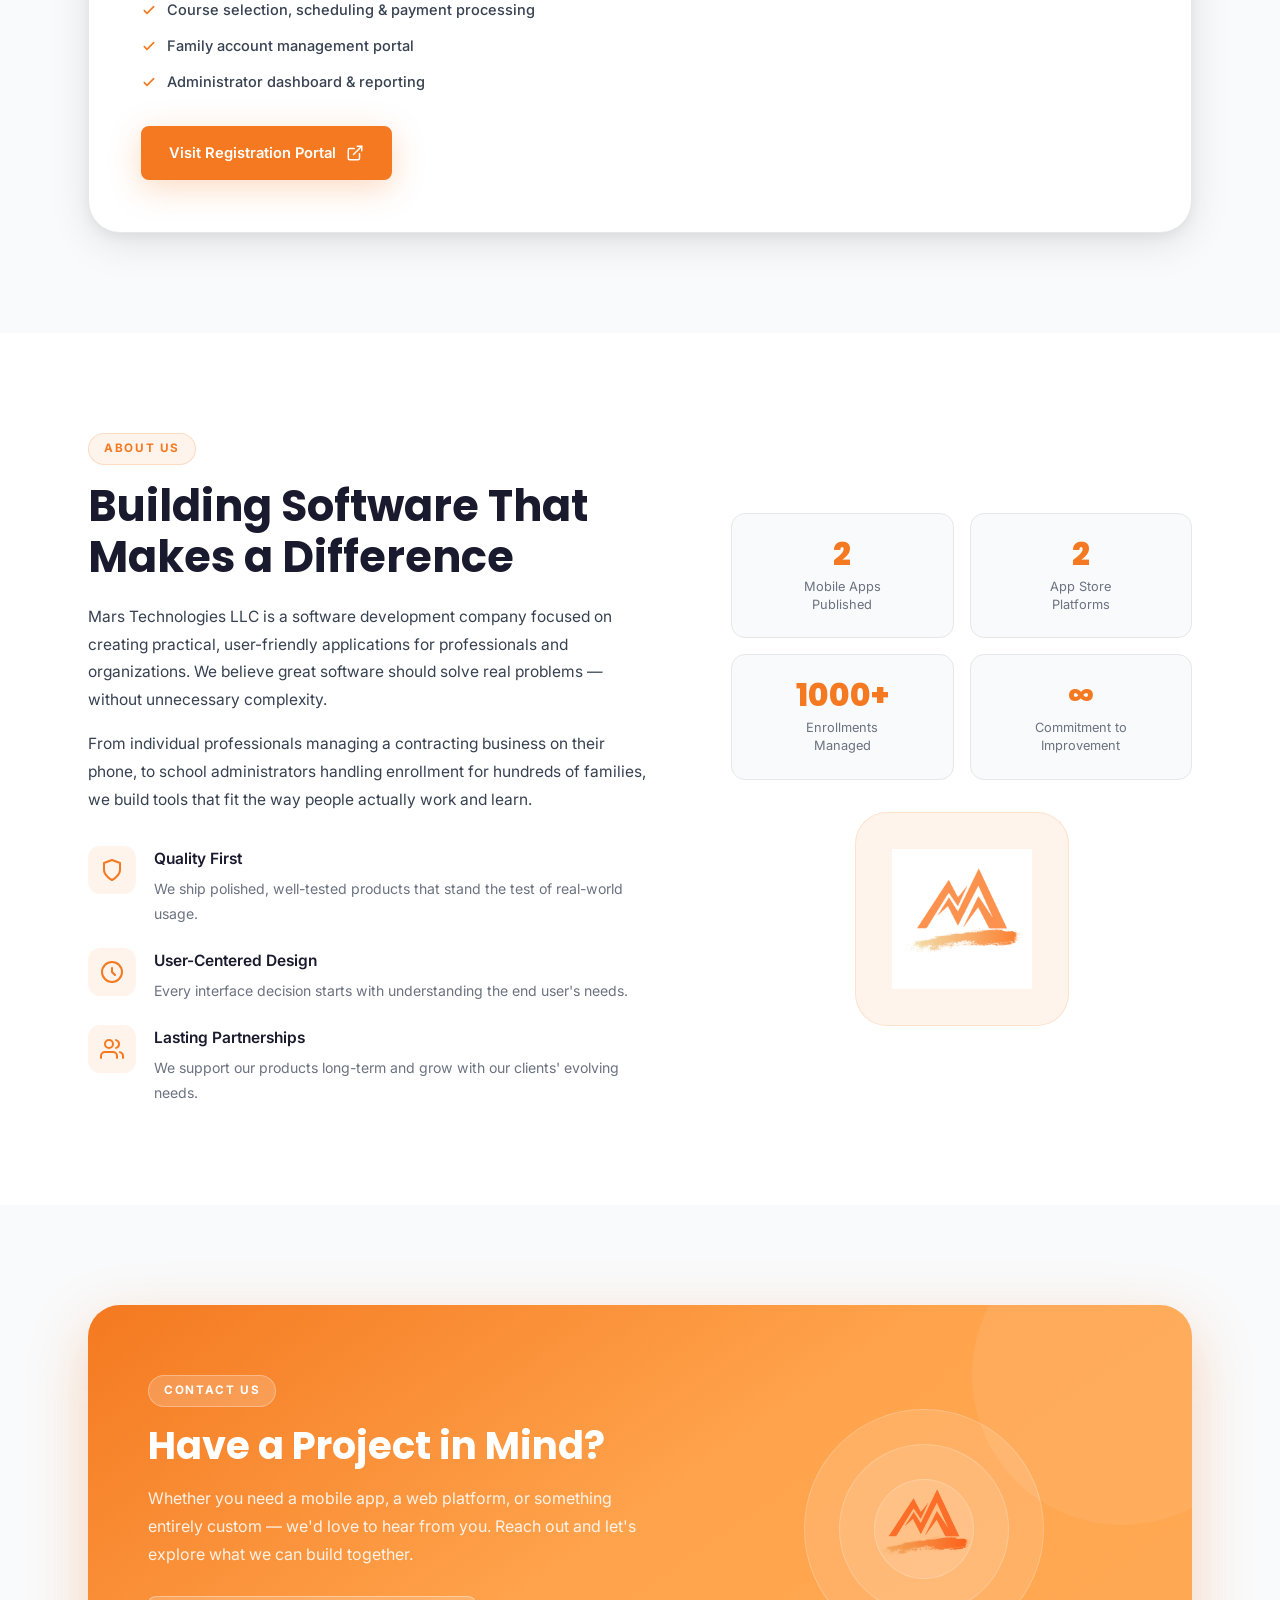
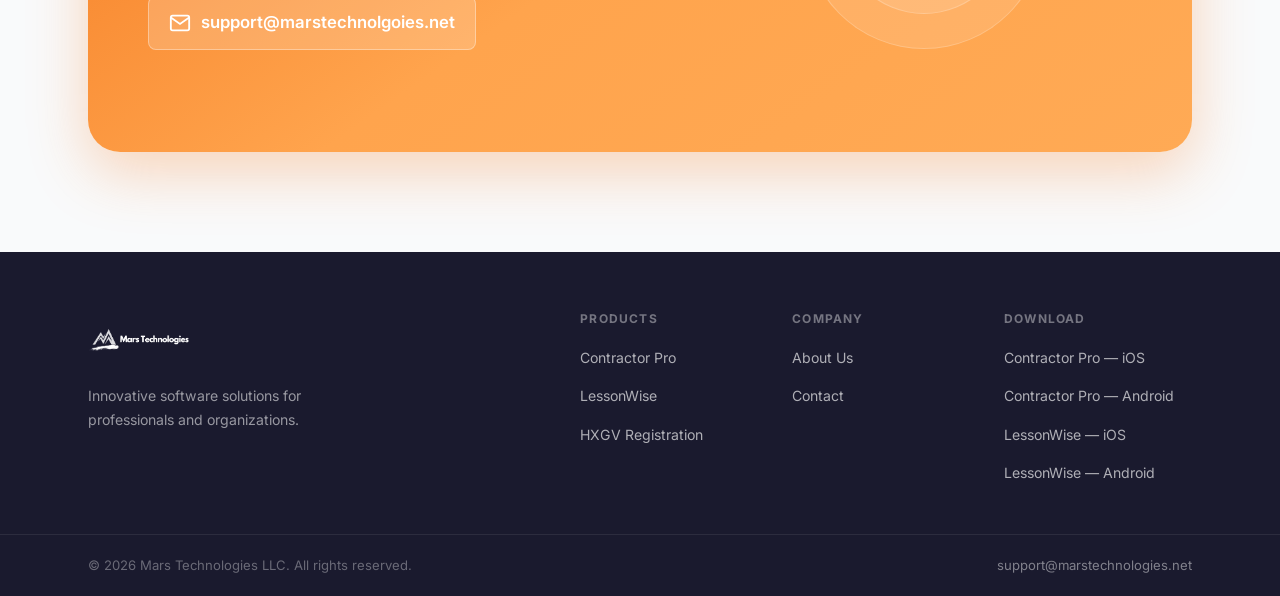
==== commit 2f431cfd: "correct the email address" ====
--- a/mars-website/index.html
+++ b/mars-website/index.html
@@ -415,7 +415,7 @@
     <div class="footer__bottom">
       <div class="container footer__bottom-inner">
         <p>&copy; <span id="year"></span> Mars Technologies LLC. All rights reserved.</p>
-        <a href="mailto:support@marstechnolgoies.net" class="footer__email">support@marstechnolgoies.net</a>
+        <a href="mailto:support@marstechnologies.net" class="footer__email">support@marstechnologies.net</a>
       </div>
     </div>
   </footer>
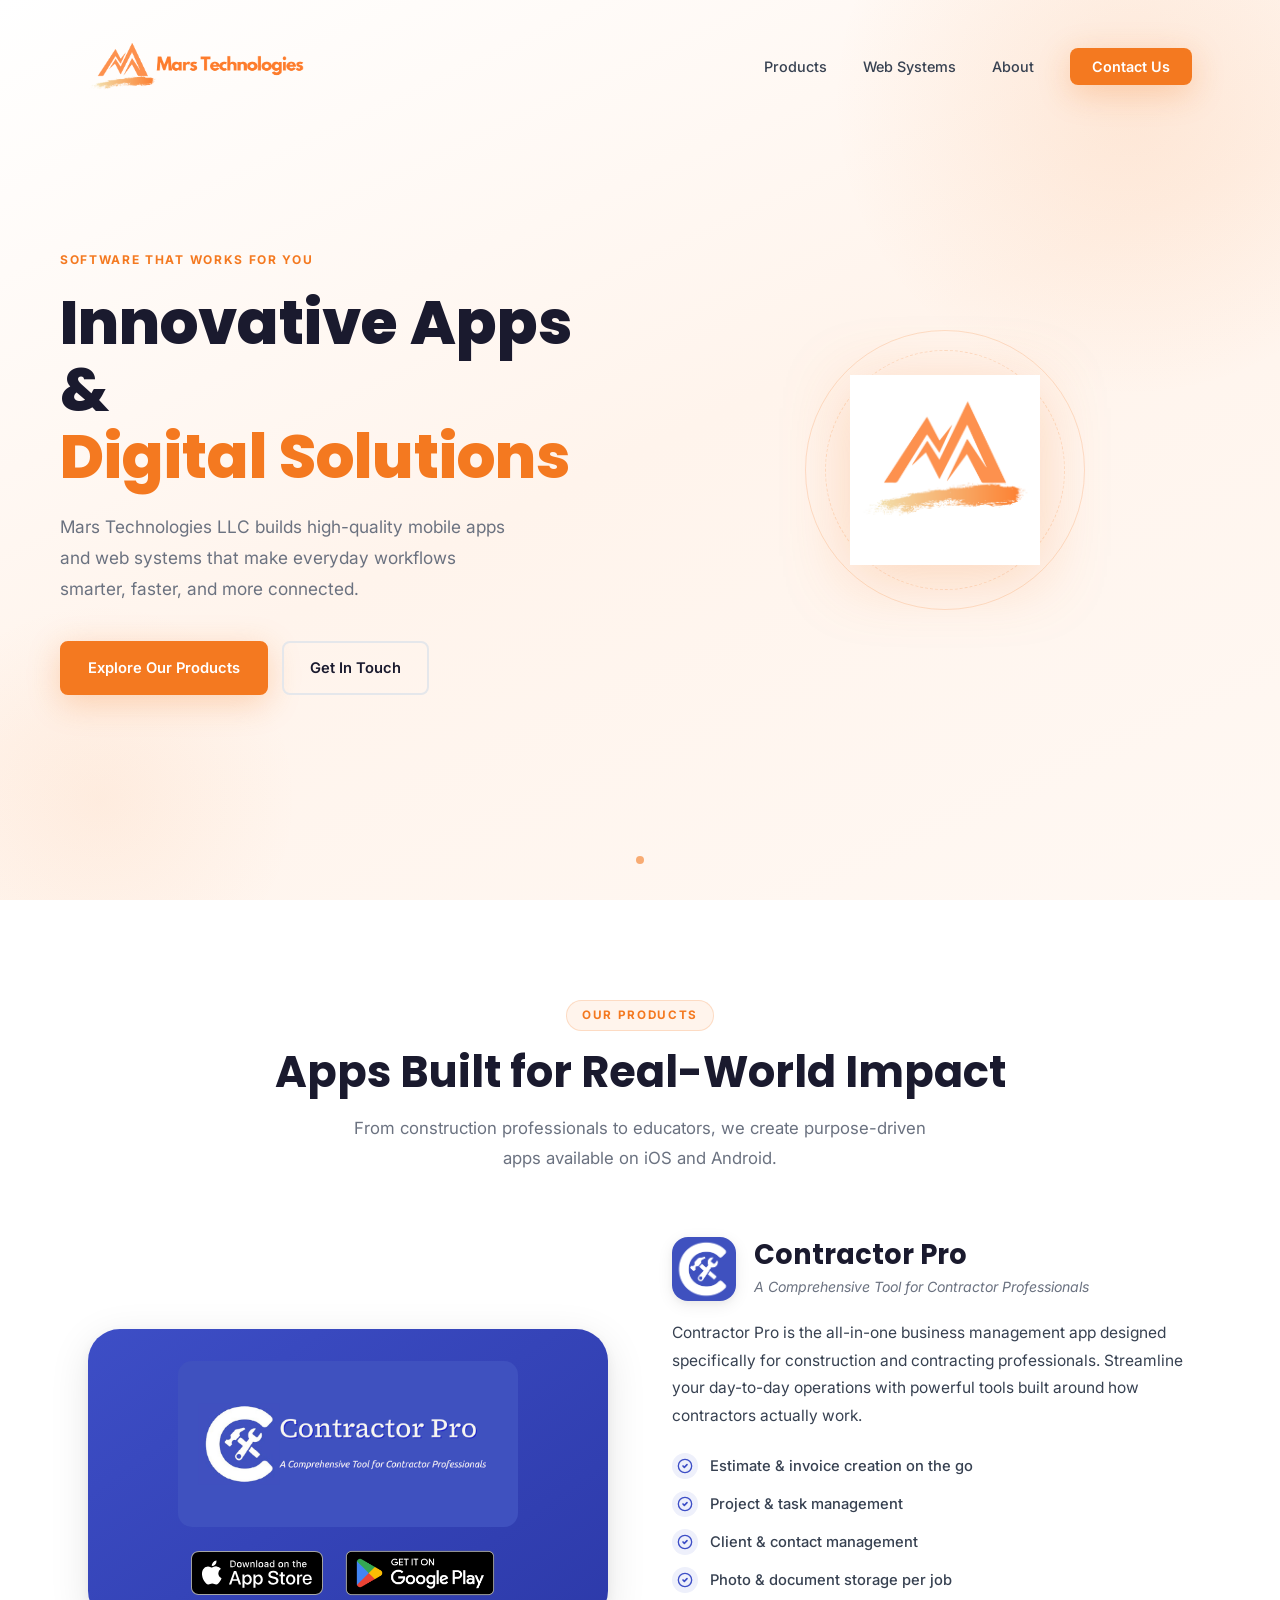
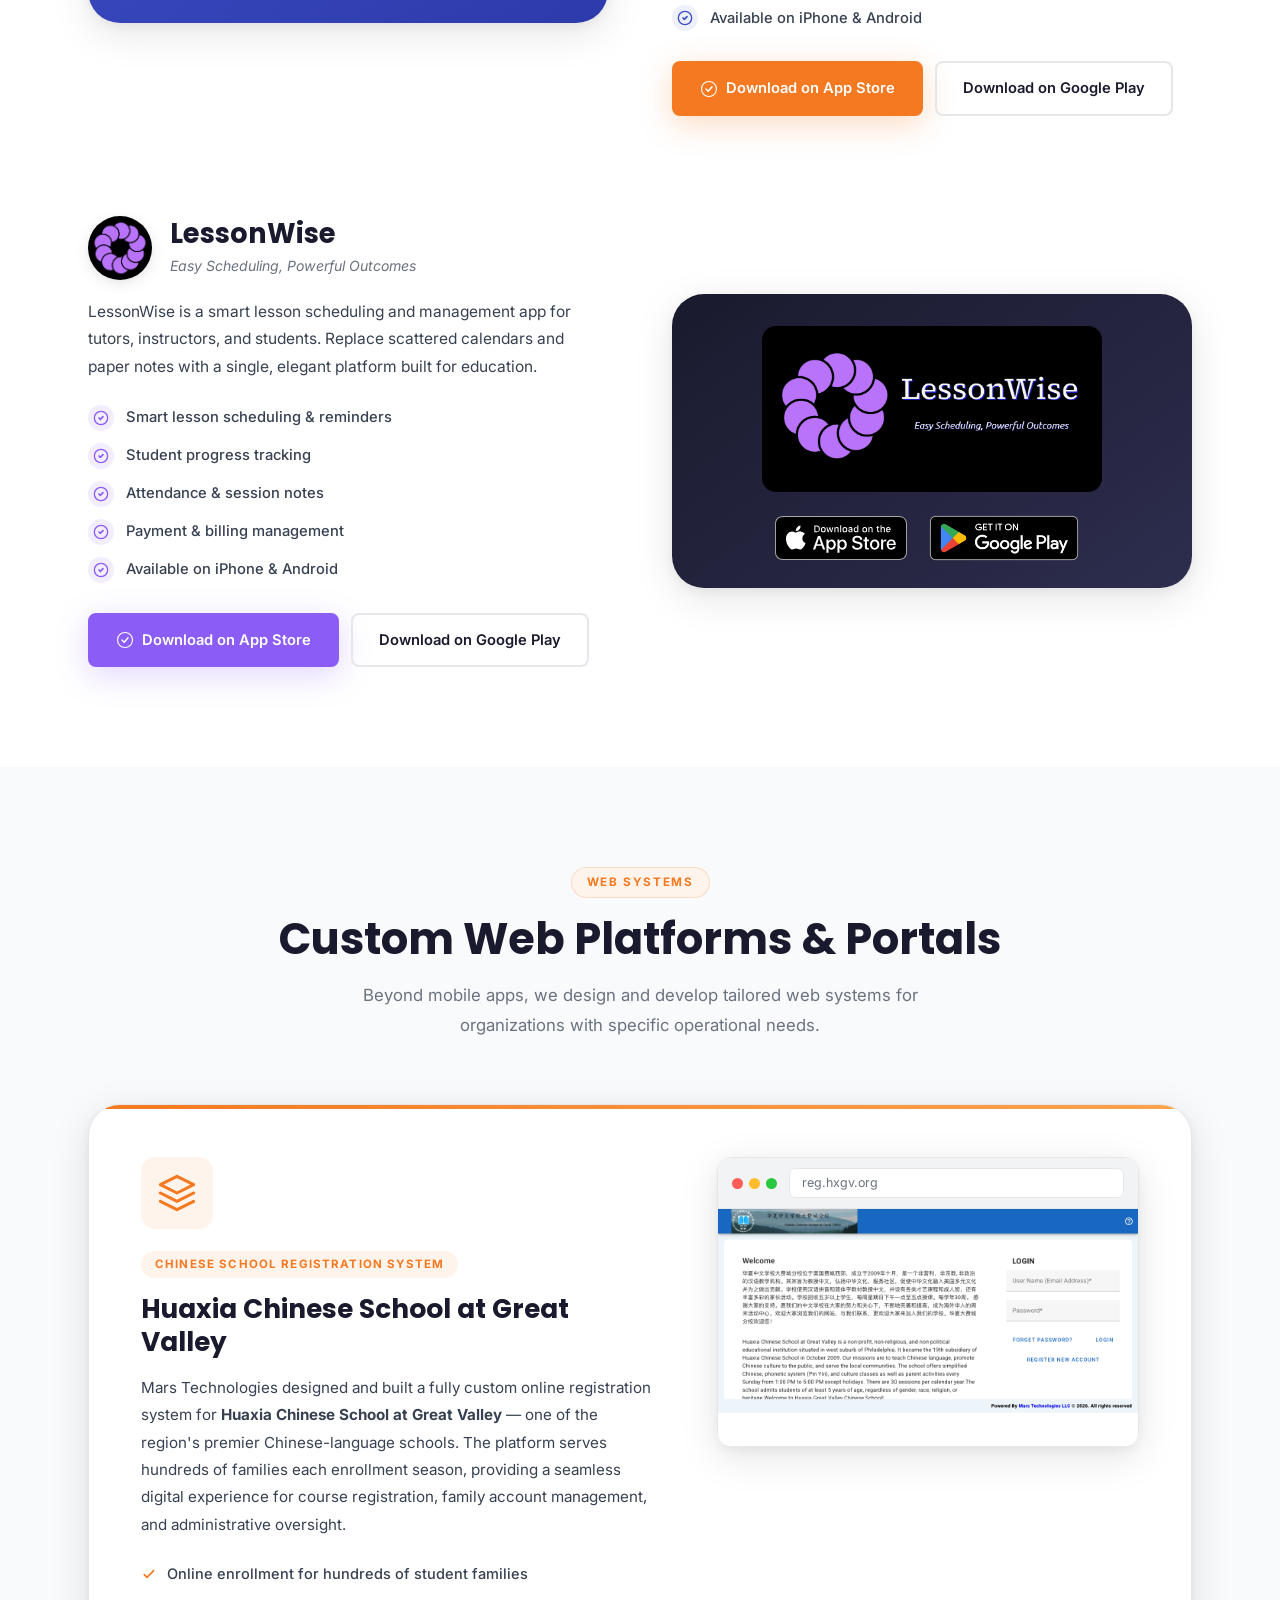
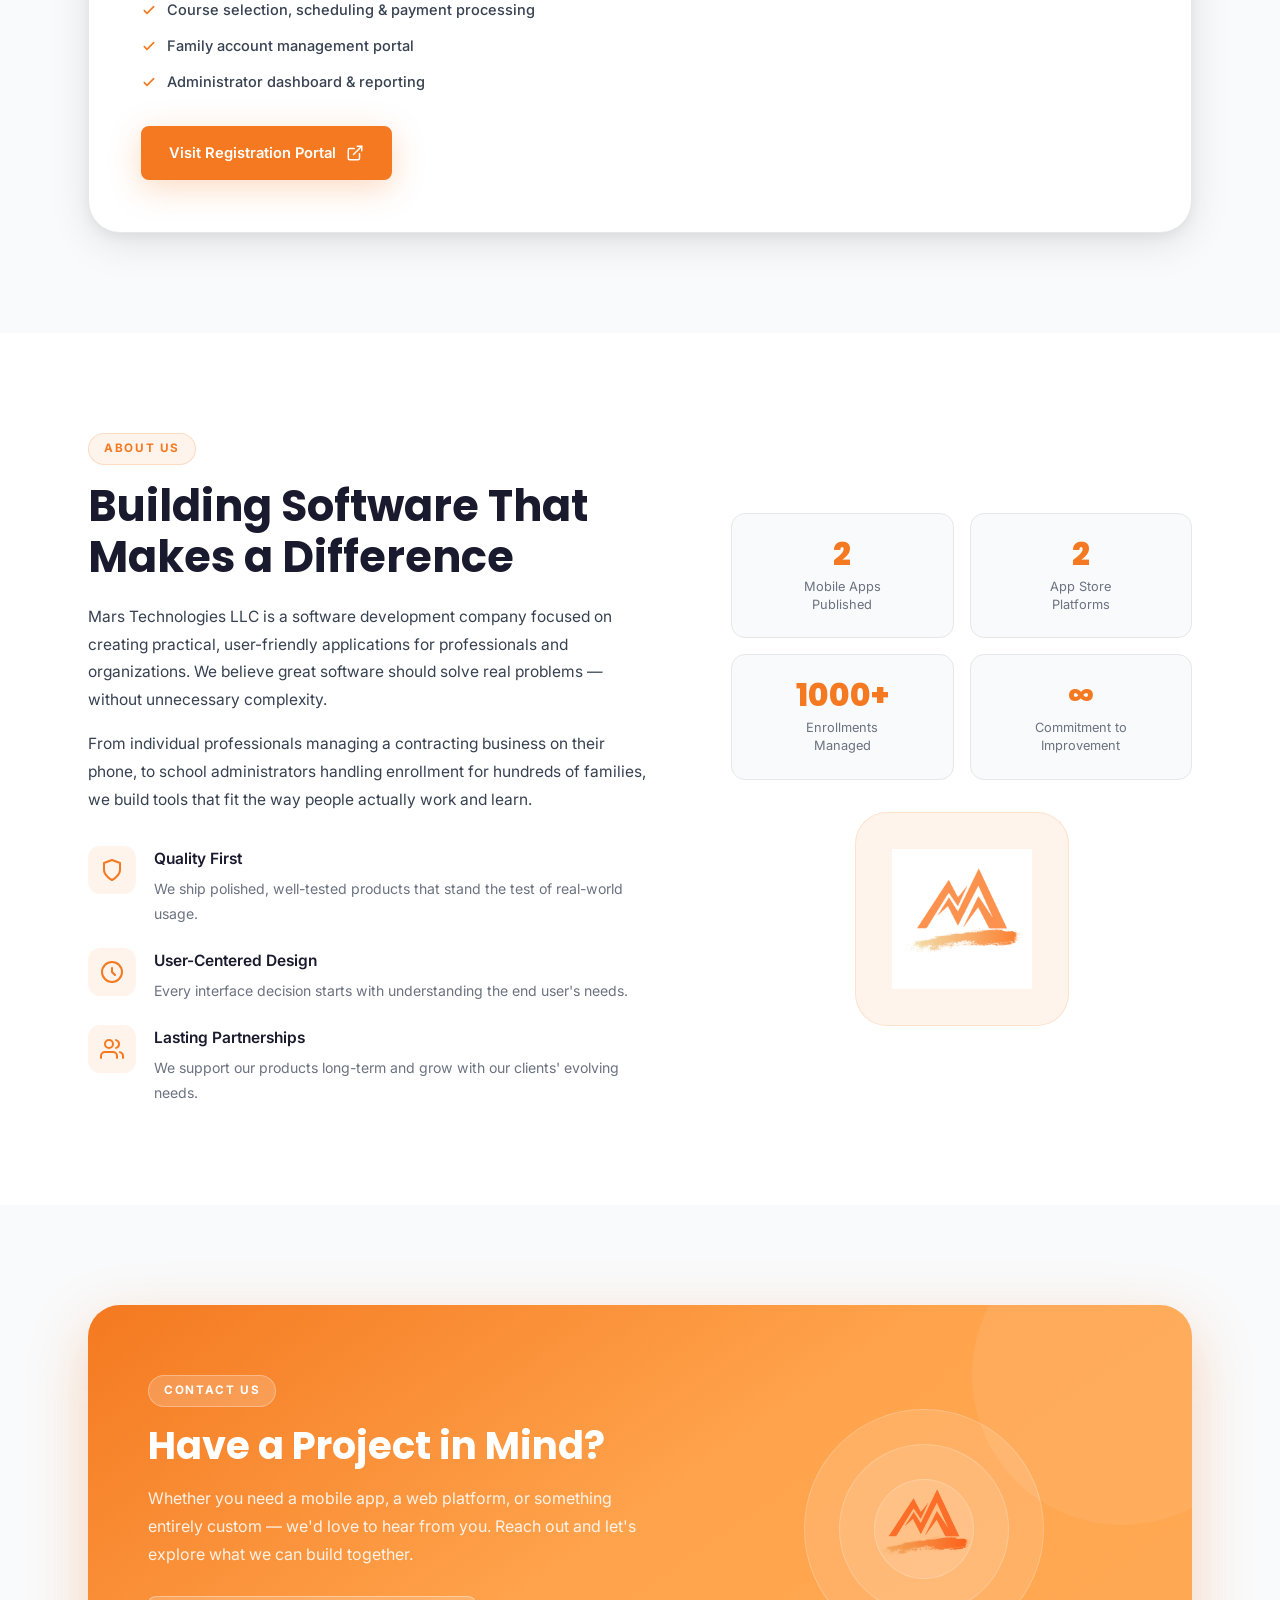
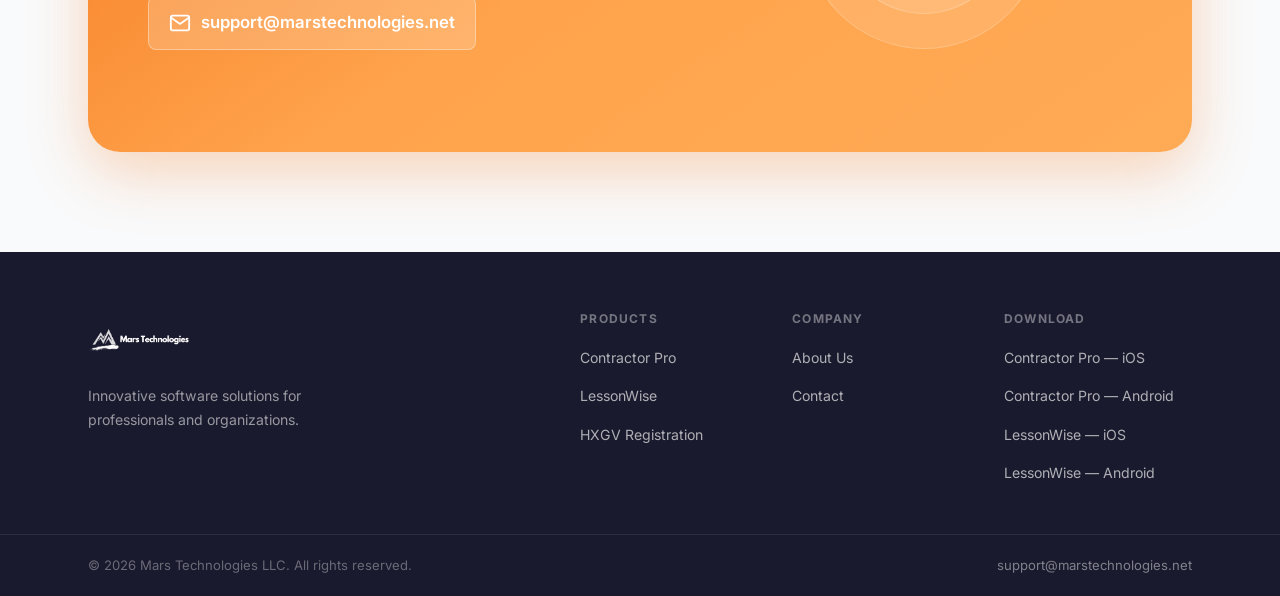
==== commit b712898c: "correct email address again" ====
--- a/mars-website/index.html
+++ b/mars-website/index.html
@@ -363,9 +363,9 @@
           <span class="section-eyebrow section-eyebrow--light">Contact Us</span>
           <h2 class="contact__title">Have a Project in Mind?</h2>
           <p>Whether you need a mobile app, a web platform, or something entirely custom — we'd love to hear from you. Reach out and let's explore what we can build together.</p>
-          <a href="mailto:support@marstechnolgoies.net" class="contact__email">
+          <a href="mailto:support@marstechnologies.net" class="contact__email">
             <svg width="22" height="22" fill="none" viewBox="0 0 24 24"><path d="M4 4h16c1.1 0 2 .9 2 2v12c0 1.1-.9 2-2 2H4c-1.1 0-2-.9-2-2V6c0-1.1.9-2 2-2z" stroke="currentColor" stroke-width="2"/><polyline points="22,6 12,13 2,6" stroke="currentColor" stroke-width="2"/></svg>
-            support@marstechnolgoies.net
+            support@marstechnologies.net
           </a>
         </div>
         <div class="contact__decoration">
